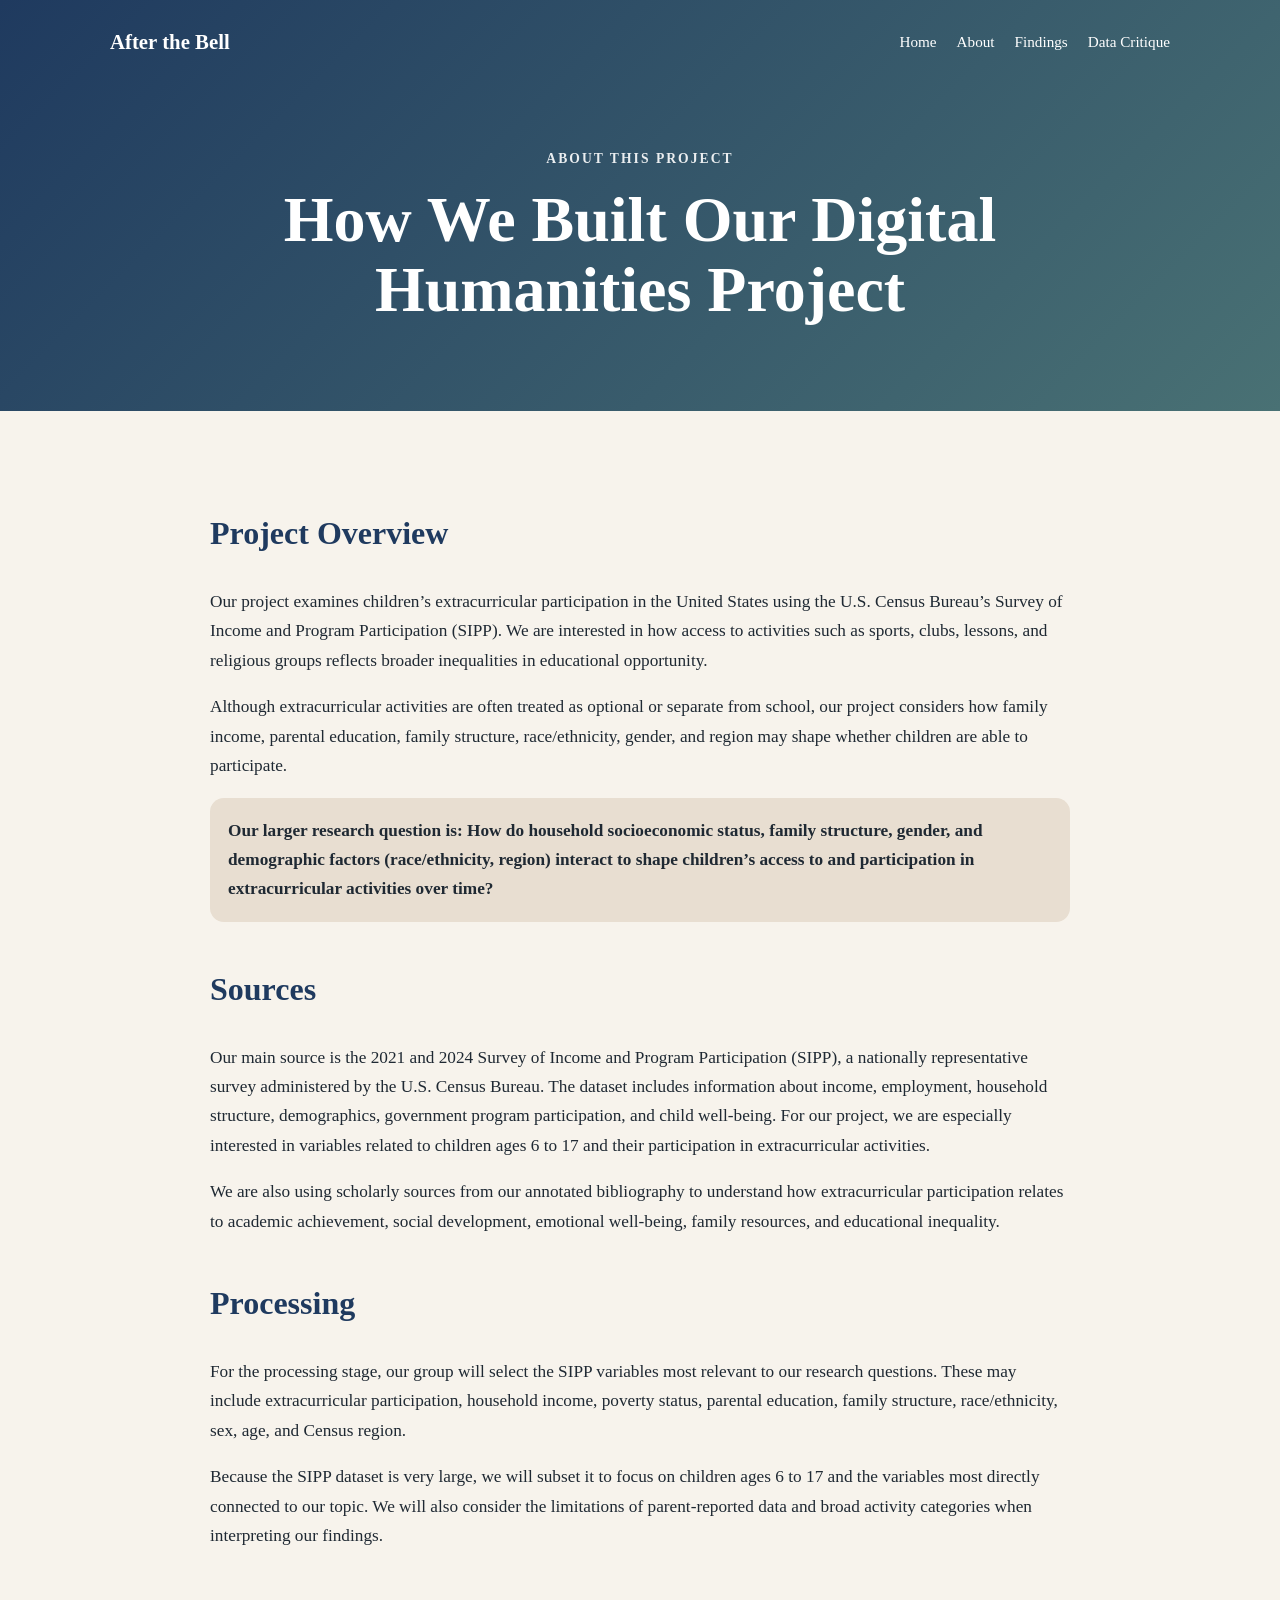
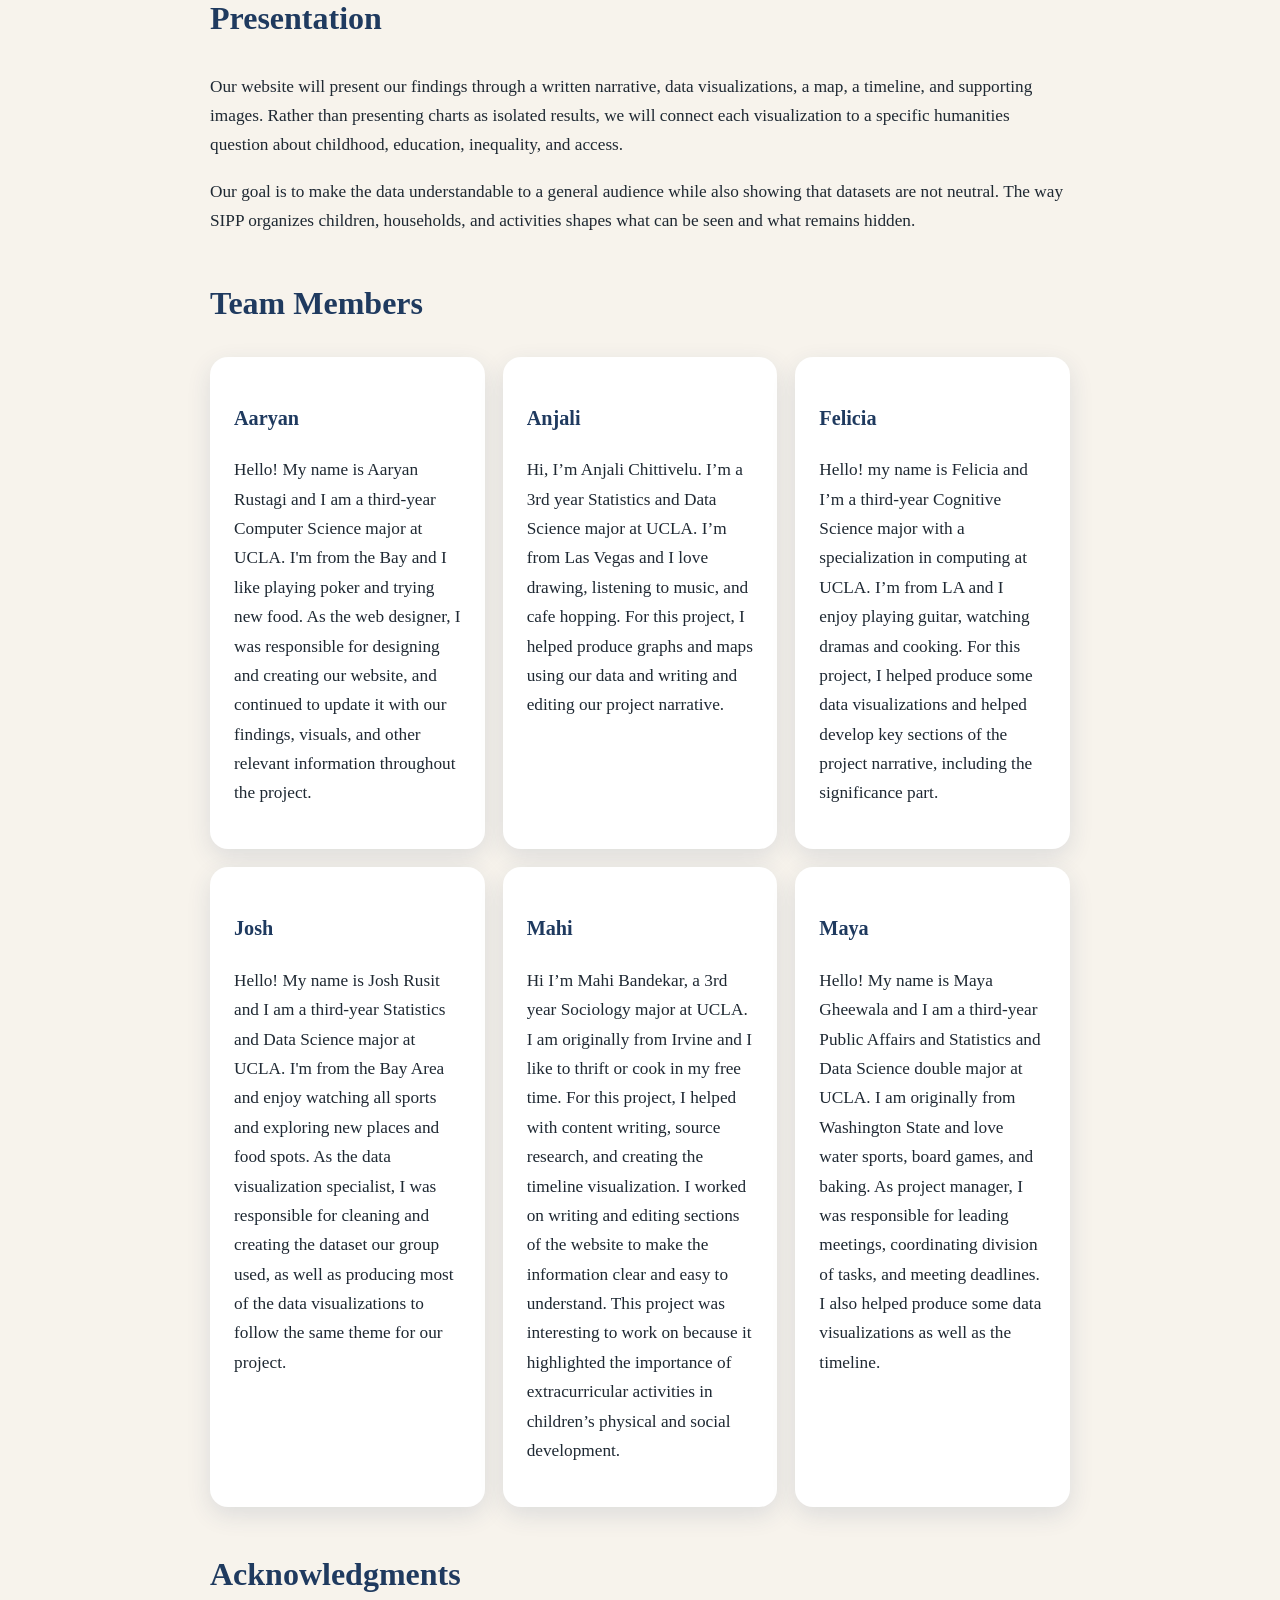
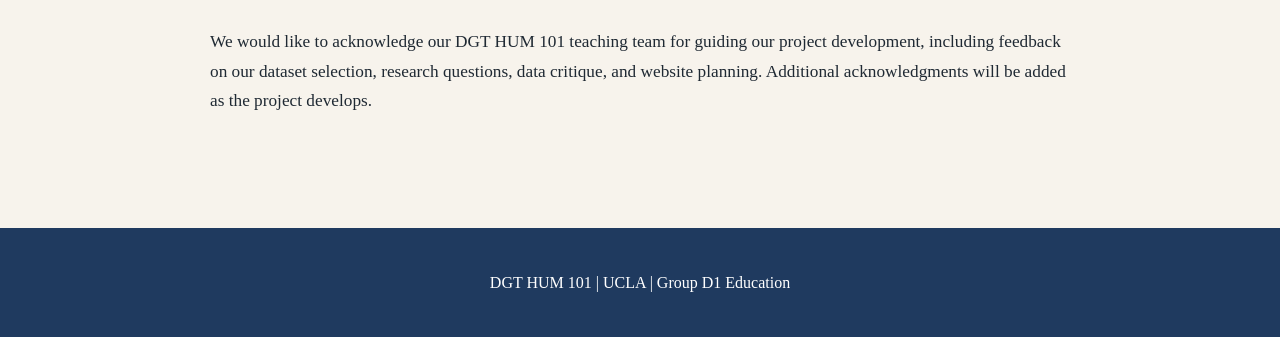
==== about.html @ 4cd529ec "Update about.html" ====
<!DOCTYPE html>
<html lang="en">
<head>
  <meta charset="UTF-8">
  <meta name="viewport" content="width=device-width, initial-scale=1.0">
  <title>About | After the Bell</title>
  <link rel="stylesheet" href="styles.css">
</head>
<body>

  <header class="page-header">
    <nav class="navbar">
      <a class="logo" href="index.html">After the Bell</a>
      <div class="nav-links">
        <a href="index.html">Home</a>
        <a href="about.html">About</a>
        <a href="findings.html">Findings</a>
        <a href="data-critique.html">Data Critique</a>
      </div>
    </nav>

    <div class="page-title">
      <p class="eyebrow">About This Project</p>
      <h1>How We Built Our Digital Humanities Project</h1>
    </div>
  </header>

  <main class="content-section">
    <section>
      <h2>Project Overview</h2>
      <p>
        Our project examines children’s extracurricular participation in the United
        States using the U.S. Census Bureau’s Survey of Income and Program
        Participation (SIPP). We are interested in how access to activities such as
        sports, clubs, lessons, and religious groups reflects broader inequalities in
        educational opportunity.
      </p>

      <p>
        Although extracurricular activities are often treated as optional or separate
        from school, our project considers how family income, parental education,
        family structure, race/ethnicity, gender, and region may shape whether
        children are able to participate.
      </p>

      <p class="highlight">
        Our larger research question is: How do household socioeconomic status, family structure, gender, and demographic factors (race/ethnicity, region)
        interact to shape children’s access to and participation in extracurricular activities over time?
      </p>
    </section>

    <section>
      <h2>Sources</h2>
      <p>
        Our main source is the 2021 and 2024 Survey of Income and Program Participation
        (SIPP), a nationally representative survey administered by the U.S. Census
        Bureau. The dataset includes information about income, employment, household
        structure, demographics, government program participation, and child well-being.
        For our project, we are especially interested in variables related to children
        ages 6 to 17 and their participation in extracurricular activities.
      </p>

      <p>
        We are also using scholarly sources from our annotated bibliography to
        understand how extracurricular participation relates to academic achievement,
        social development, emotional well-being, family resources, and educational
        inequality.
      </p>
    </section>

    <section>
      <h2>Processing</h2>
      <p>
        For the processing stage, our group will select the SIPP variables most
        relevant to our research questions. These may include extracurricular
        participation, household income, poverty status, parental education, family
        structure, race/ethnicity, sex, age, and Census region.
      </p>

      <p>
        Because the SIPP dataset is very large, we will subset it to focus on children
        ages 6 to 17 and the variables most directly connected to our topic. We will
        also consider the limitations of parent-reported data and broad activity
        categories when interpreting our findings.
      </p>
    </section>

    <section>
      <h2>Presentation</h2>
      <p>
        Our website will present our findings through a written narrative, data
        visualizations, a map, a timeline, and supporting images. Rather than
        presenting charts as isolated results, we will connect each visualization to a
        specific humanities question about childhood, education, inequality, and access.
      </p>

      <p>
        Our goal is to make the data understandable to a general audience while also
        showing that datasets are not neutral. The way SIPP organizes children,
        households, and activities shapes what can be seen and what remains hidden.
      </p>
    </section>

    <section>
      <h2>Team Members</h2>

      <div class="team-grid">
        <div class="team-card">
          <h3>Aaryan</h3>
          <p>Hello! My name is Aaryan Rustagi and I am a third-year Computer Science major at UCLA. I'm from the Bay and I like playing poker and trying new food. 
            As the web designer, I was responsible for designing and creating our website, and continued to update it with our findings, visuals, and other relevant information throughout the project.</p>
        </div>

        <div class="team-card">
          <h3>Anjali</h3>
          <p>Hi, I’m Anjali Chittivelu. I’m a 3rd year Statistics and Data Science major at UCLA. 
            I’m from Las Vegas and I love drawing, listening to music, and cafe hopping. For this project, I helped produce graphs and maps using our data and writing and editing our project narrative.</p>
        </div>

        <div class="team-card">
          <h3>Felicia</h3>
          <p>Hello! my name is Felicia and I’m a third-year Cognitive Science major with a specialization in computing at UCLA. I’m from LA and I enjoy playing guitar, watching dramas and cooking. 
            For this project, I helped produce some data visualizations and helped develop key sections of the project narrative, including the significance part.</p>
        </div>

        <div class="team-card">
          <h3>Josh</h3>
          <p>Hello! My name is Josh Rusit and I am a third-year Statistics and Data Science major at UCLA. I'm from the Bay Area and enjoy watching all sports and exploring new places and food spots. 
            As the data visualization specialist, I was responsible for cleaning and creating the dataset our group used, as well as producing most of the data visualizations to follow the same theme for our project.</p>
        </div>

        <div class="team-card">
          <h3>Mahi</h3>
          <p>Hi I’m Mahi Bandekar, a 3rd year Sociology major at UCLA. I am originally from Irvine and I like to thrift or cook in my free time. For this project, I helped with content writing, source research, and creating the timeline visualization. 
            I worked on writing and editing sections of the website to make the information clear and easy to understand. This project was interesting to work on because it highlighted the importance of extracurricular activities in children’s physical and social development. </p>
        </div>

        <div class="team-card">
          <h3>Maya</h3>
          <p>Hello! My name is Maya Gheewala and I am a third-year Public Affairs and Statistics and Data Science double major at UCLA. I am originally from Washington State and love water sports, board games, and baking. 
            As project manager, I was responsible for leading meetings, coordinating division of tasks, and meeting deadlines. I also helped produce some data visualizations as well as the timeline.</p>
        </div>
      </div>
    </section>

    <section>
      <h2>Acknowledgments</h2>
      <p>
        We would like to acknowledge our DGT HUM 101 teaching team for guiding our
        project development, including feedback on our dataset selection, research
        questions, data critique, and website planning. Additional acknowledgments
        will be added as the project develops.
      </p>
    </section>
  </main>

  <footer>
    <p>DGT HUM 101 | UCLA | Group D1 Education</p>
  </footer>

</body>
</html>
---- styles.css ----
* {
  box-sizing: border-box;
}

body {
  margin: 0;
  font-family: Georgia, "Times New Roman", serif;
  color: #1f2933;
  background: #f7f3ec;
  line-height: 1.7;
}

.navbar {
  max-width: 1100px;
  margin: 0 auto;
  padding: 24px 20px;
  display: flex;
  justify-content: space-between;
  align-items: center;
}

.logo {
  font-size: 1.3rem;
  font-weight: bold;
  color: #ffffff;
  text-decoration: none;
}

.nav-links {
  display: flex;
  gap: 20px;
}

.nav-links a {
  color: #ffffff;
  text-decoration: none;
  font-size: 0.95rem;
}

.nav-links a:hover {
  text-decoration: underline;
}

.site-header {
  background: linear-gradient(135deg, #1f3a5f, #497174);
  color: white;
  min-height: 70vh;
}

.page-header {
  background: linear-gradient(135deg, #1f3a5f, #497174);
  color: white;
}

.hero {
  max-width: 900px;
  margin: 0 auto;
  padding: 80px 20px 110px;
  text-align: center;
}

.page-title {
  max-width: 900px;
  margin: 0 auto;
  padding: 50px 20px 70px;
  text-align: center;
}

.eyebrow {
  text-transform: uppercase;
  letter-spacing: 0.15em;
  font-size: 0.85rem;
  font-weight: bold;
  opacity: 0.9;
}

h1 {
  font-size: clamp(2.3rem, 5vw, 4.8rem);
  line-height: 1.1;
  margin: 15px 0;
}

h2 {
  color: #1f3a5f;
  margin-top: 40px;
  font-size: 2rem;
}

h3 {
  color: #1f3a5f;
}

.hero-text {
  font-size: 1.25rem;
  max-width: 720px;
  margin: 20px auto 35px;
}

.button {
  display: inline-block;
  background: #f7f3ec;
  color: #1f3a5f;
  padding: 12px 22px;
  border-radius: 999px;
  text-decoration: none;
  font-weight: bold;
}

.button:hover {
  background: #ffffff;
}

.content-section {
  max-width: 900px;
  margin: 0 auto;
  padding: 55px 20px;
  font-size: 1.08rem;
}

.intro {
  font-size: 1.25rem;
  color: #334e68;
  border-left: 5px solid #497174;
  padding-left: 18px;
}

.highlight {
  background: #e8ded1;
  padding: 18px;
  border-radius: 14px;
  font-weight: bold;
}

.findings-section {
  max-width: 1180px;
}

.findings-intro {
  max-width: 820px;
  margin: 0 auto 36px;
  text-align: center;
  color: #334e68;
  font-size: 1.15rem;
}

.finding {
  background: #ffffff;
  border-radius: 18px;
  box-shadow: 0 10px 30px rgba(31, 58, 95, 0.12);
  margin: 34px 0;
  overflow: hidden;
}

.finding-text {
  padding: 30px 34px 12px;
}

.finding-label {
  color: #497174;
  font-weight: bold;
  letter-spacing: 0.12em;
  text-transform: uppercase;
  font-size: 0.78rem;
  margin: 0 0 10px;
}

.finding h2 {
  margin: 0 0 18px;
  font-size: clamp(1.55rem, 3vw, 2.2rem);
}

.finding h3 {
  margin-bottom: 8px;
}

.chart-image {
  display: block;
  width: min(760px, calc(100% - 48px));
  margin: 20px auto 30px;
  background: #ffffff;
  border: 1px solid #e8ded1;
  border-radius: 10px;
}

.timeline-section {
  max-width: 1100px;
  padding-top: 0;
}

.table-wrapper {
  overflow-x: auto;
  background: #ffffff;
  border-radius: 18px;
  box-shadow: 0 10px 30px rgba(31, 58, 95, 0.12);
}

.timeline-table {
  width: 100%;
  min-width: 850px;
  border-collapse: collapse;
}

.timeline-table th,
.timeline-table td {
  border-bottom: 1px solid #e8ded1;
  padding: 16px 18px;
  text-align: left;
  vertical-align: top;
}

.timeline-table th {
  background: #1f3a5f;
  color: #ffffff;
  font-size: 0.95rem;
}

.timeline-table td {
  background: #ffffff;
  font-size: 0.98rem;
}

.timeline-table td:first-child {
  font-weight: bold;
  color: #1f3a5f;
  white-space: nowrap;
}

.timeline-table tr:last-child td {
  border-bottom: 0;
}

.cards {
  max-width: 1100px;
  margin: 0 auto;
  padding: 20px 20px 70px;
  display: grid;
  grid-template-columns: repeat(3, 1fr);
  gap: 22px;
}

.card,
.team-card {
  background: #ffffff;
  border-radius: 18px;
  padding: 24px;
  box-shadow: 0 8px 24px rgba(31, 58, 95, 0.12);
}

.team-grid {
  display: grid;
  grid-template-columns: repeat(3, 1fr);
  gap: 18px;
  margin-top: 20px;
}

footer {
  background: #1f3a5f;
  color: white;
  text-align: center;
  padding: 25px 20px;
  margin-top: 40px;
}

@media (max-width: 800px) {
  .navbar {
    flex-direction: column;
    gap: 15px;
  }

  .nav-links {
    flex-wrap: wrap;
    justify-content: center;
  }

  .cards,
  .team-grid {
    grid-template-columns: 1fr;
  }

  .finding-text {
    padding: 24px 22px 8px;
  }

  .chart-image {
    width: calc(100% - 28px);
  }

  .timeline-section {
    padding-top: 20px;
  }
}

.essay-card {
  background: #ffffff;
  padding: 42px;
  border-radius: 22px;
  box-shadow: 0 10px 30px rgba(31, 58, 95, 0.12);
}

.essay-card p {
  margin-bottom: 24px;
  text-indent: 2em;
}

@media (max-width: 800px) {
  .essay-card {
    padding: 24px;
  }

  .essay-card p {
    text-indent: 0;
  }
}
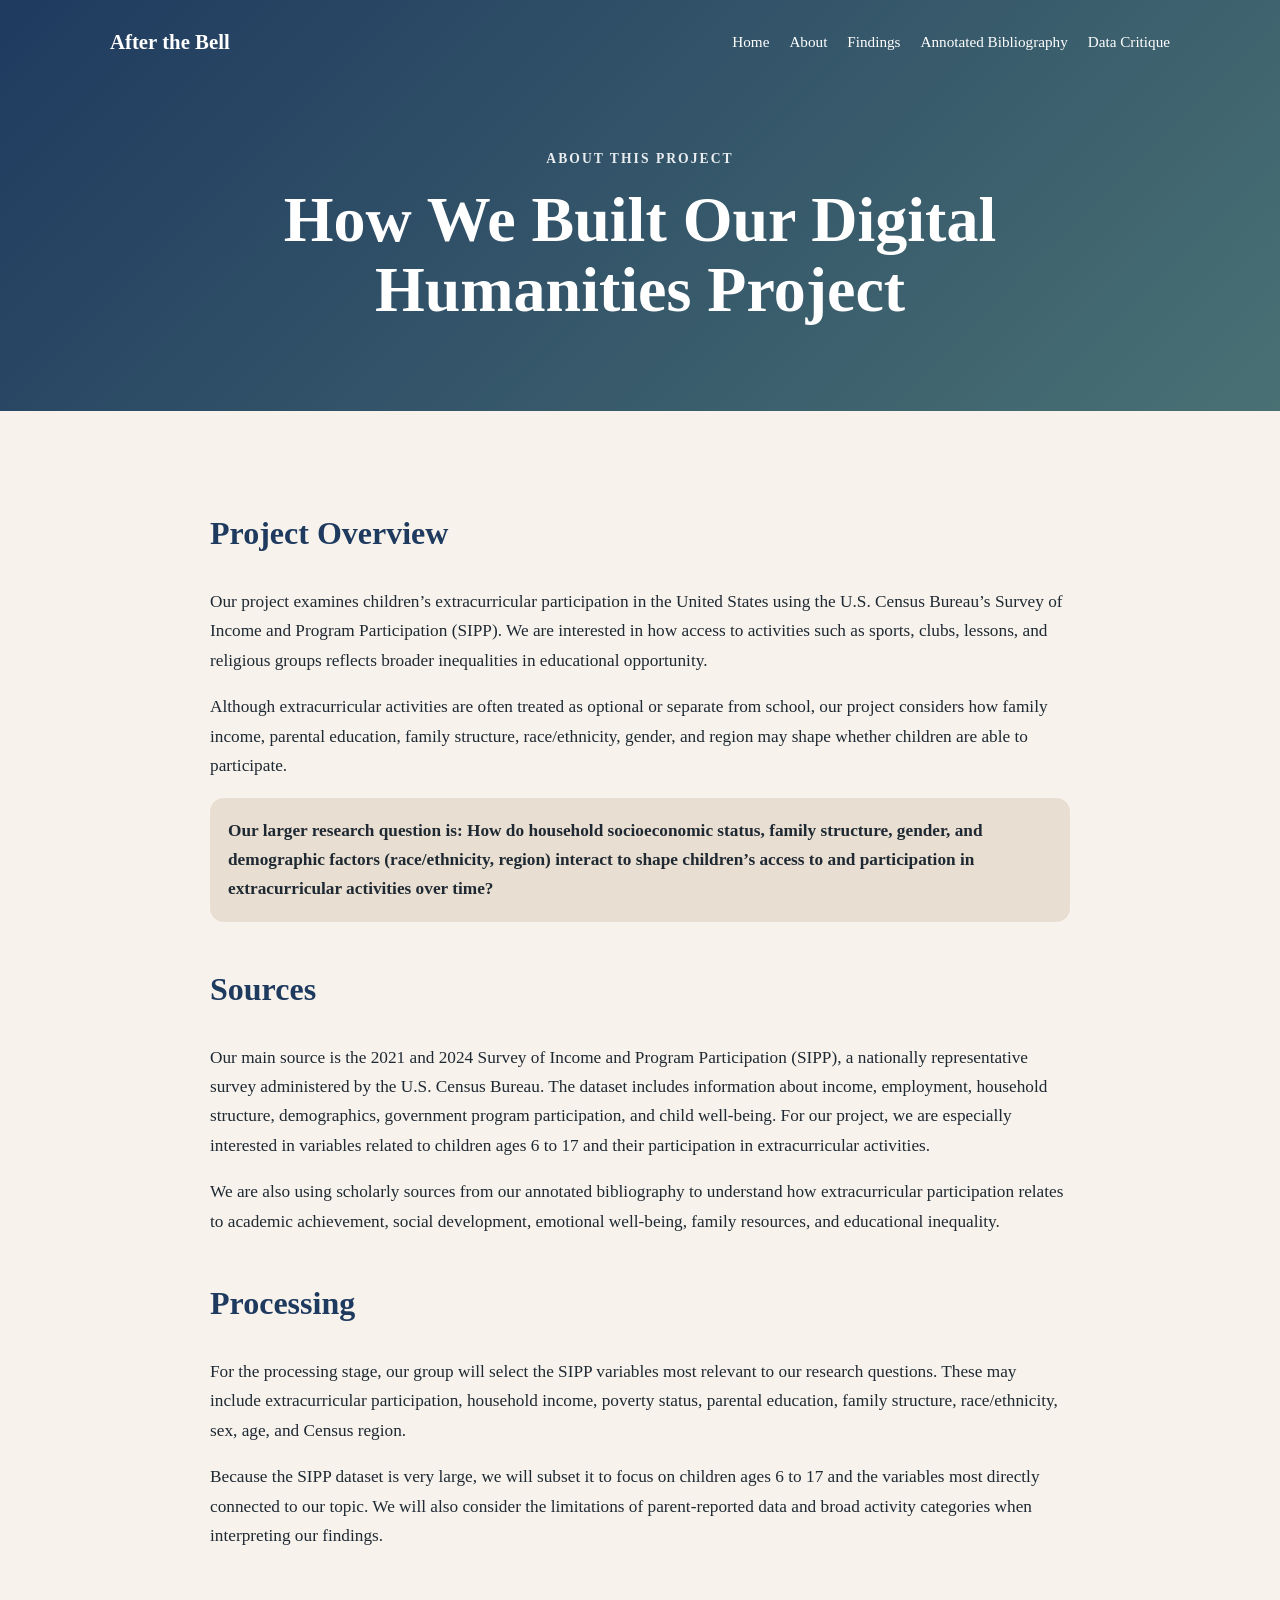
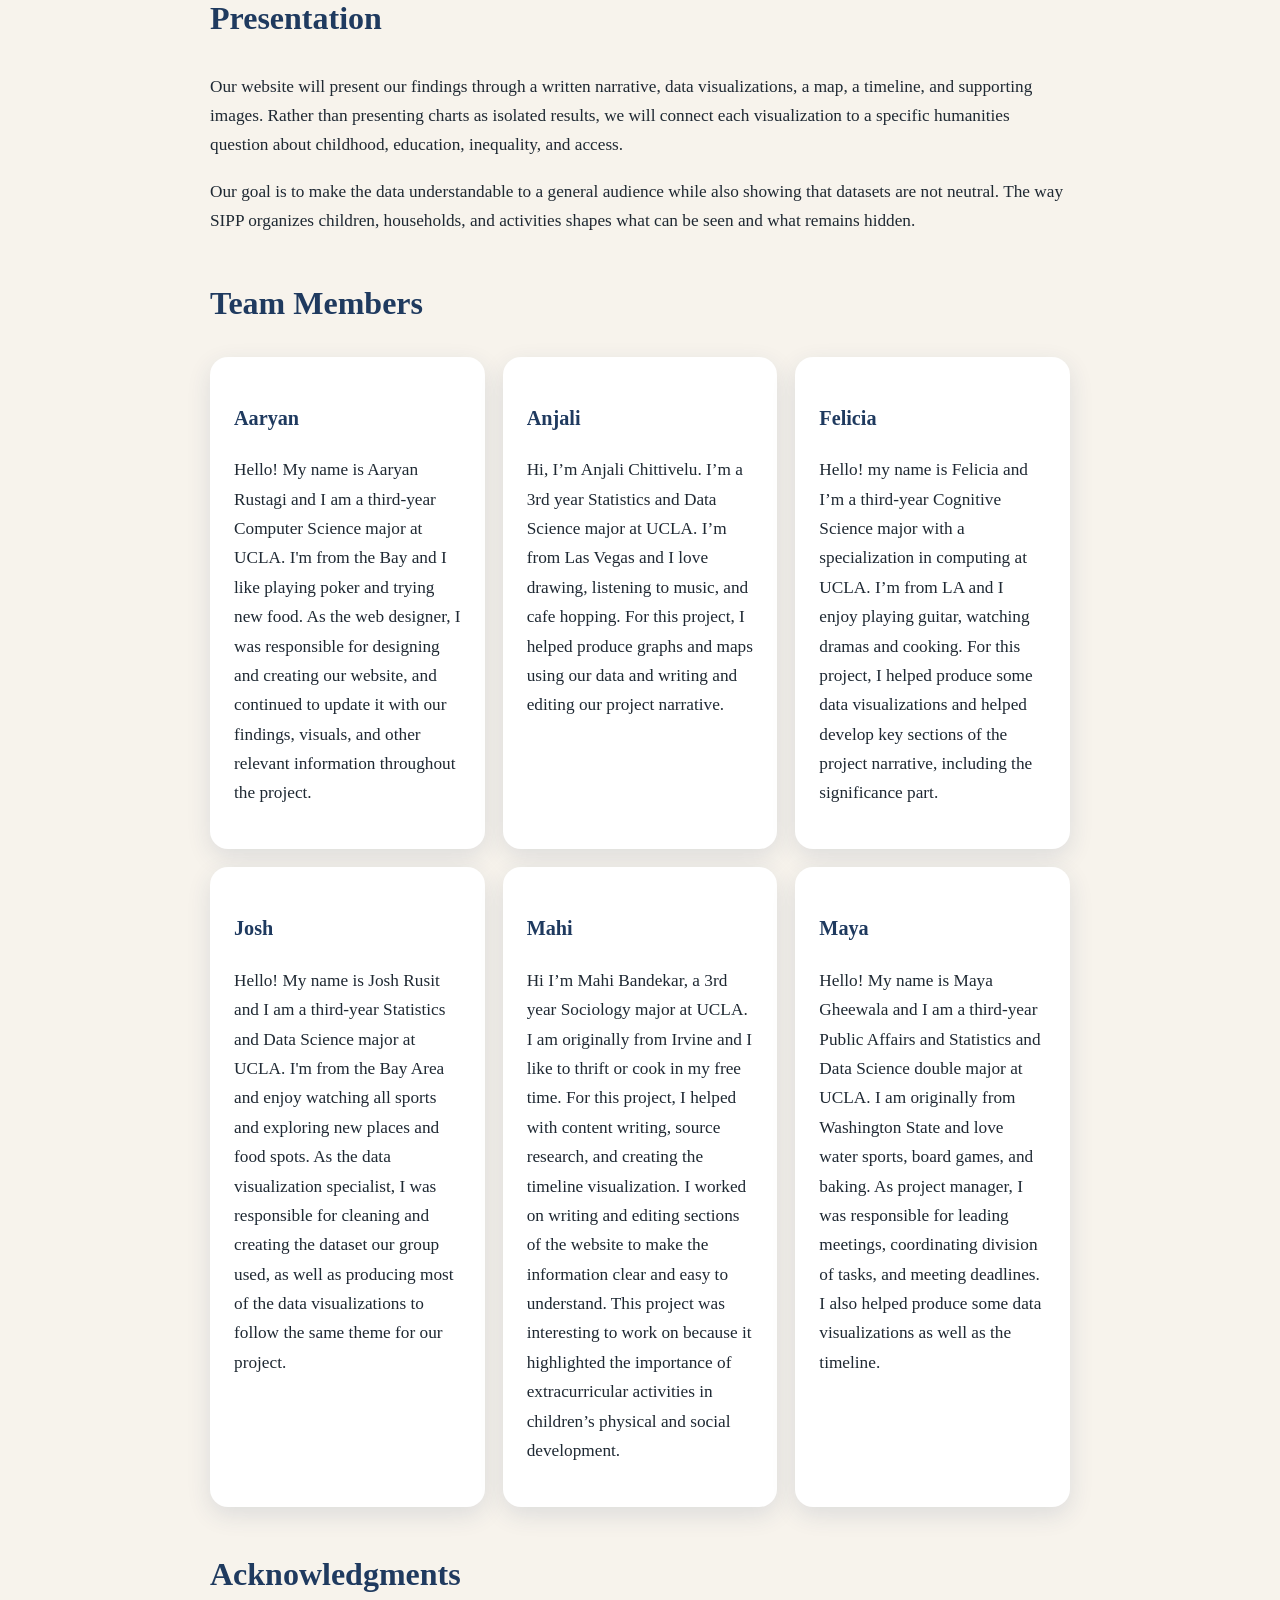
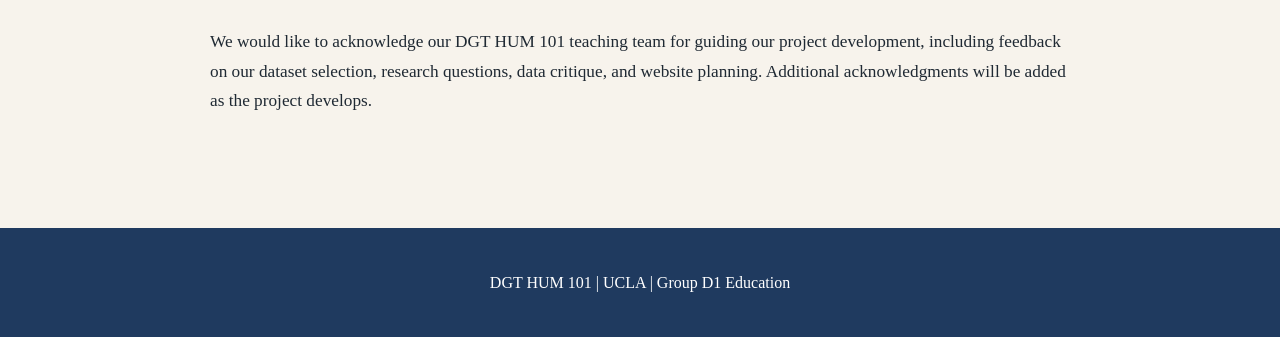
==== commit 9025547b: "Add annotated bibliography page" ====
--- a/about.html
+++ b/about.html
@@ -15,6 +15,7 @@
         <a href="index.html">Home</a>
         <a href="about.html">About</a>
         <a href="findings.html">Findings</a>
+        <a href="annotated-bibliography.html">Annotated Bibliography</a>
         <a href="data-critique.html">Data Critique</a>
       </div>
     </nav>
--- a/styles.css
+++ b/styles.css
@@ -131,6 +131,33 @@
   font-weight: bold;
 }
 
+.bibliography-section {
+  max-width: 980px;
+}
+
+.bibliography-entry {
+  background: #ffffff;
+  border-radius: 18px;
+  box-shadow: 0 10px 30px rgba(31, 58, 95, 0.12);
+  margin-bottom: 24px;
+  padding: 28px 32px;
+}
+
+.citation {
+  margin: 0 0 16px;
+  padding-left: 2em;
+  text-indent: -2em;
+}
+
+.annotation {
+  margin: 0;
+  color: #334e68;
+}
+
+cite {
+  font-style: italic;
+}
+
 .findings-section {
   max-width: 1180px;
 }
@@ -229,6 +256,15 @@
   border-bottom: 0;
 }
 
+.timeline-table ul {
+  margin: 0;
+  padding-left: 20px;
+}
+
+.timeline-table li + li {
+  margin-top: 8px;
+}
+
 .cards {
   max-width: 1100px;
   margin: 0 auto;
@@ -288,6 +324,15 @@
   .timeline-section {
     padding-top: 20px;
   }
+
+  .bibliography-entry {
+    padding: 22px;
+  }
+
+  .citation {
+    padding-left: 0;
+    text-indent: 0;
+  }
 }
 
 .essay-card {
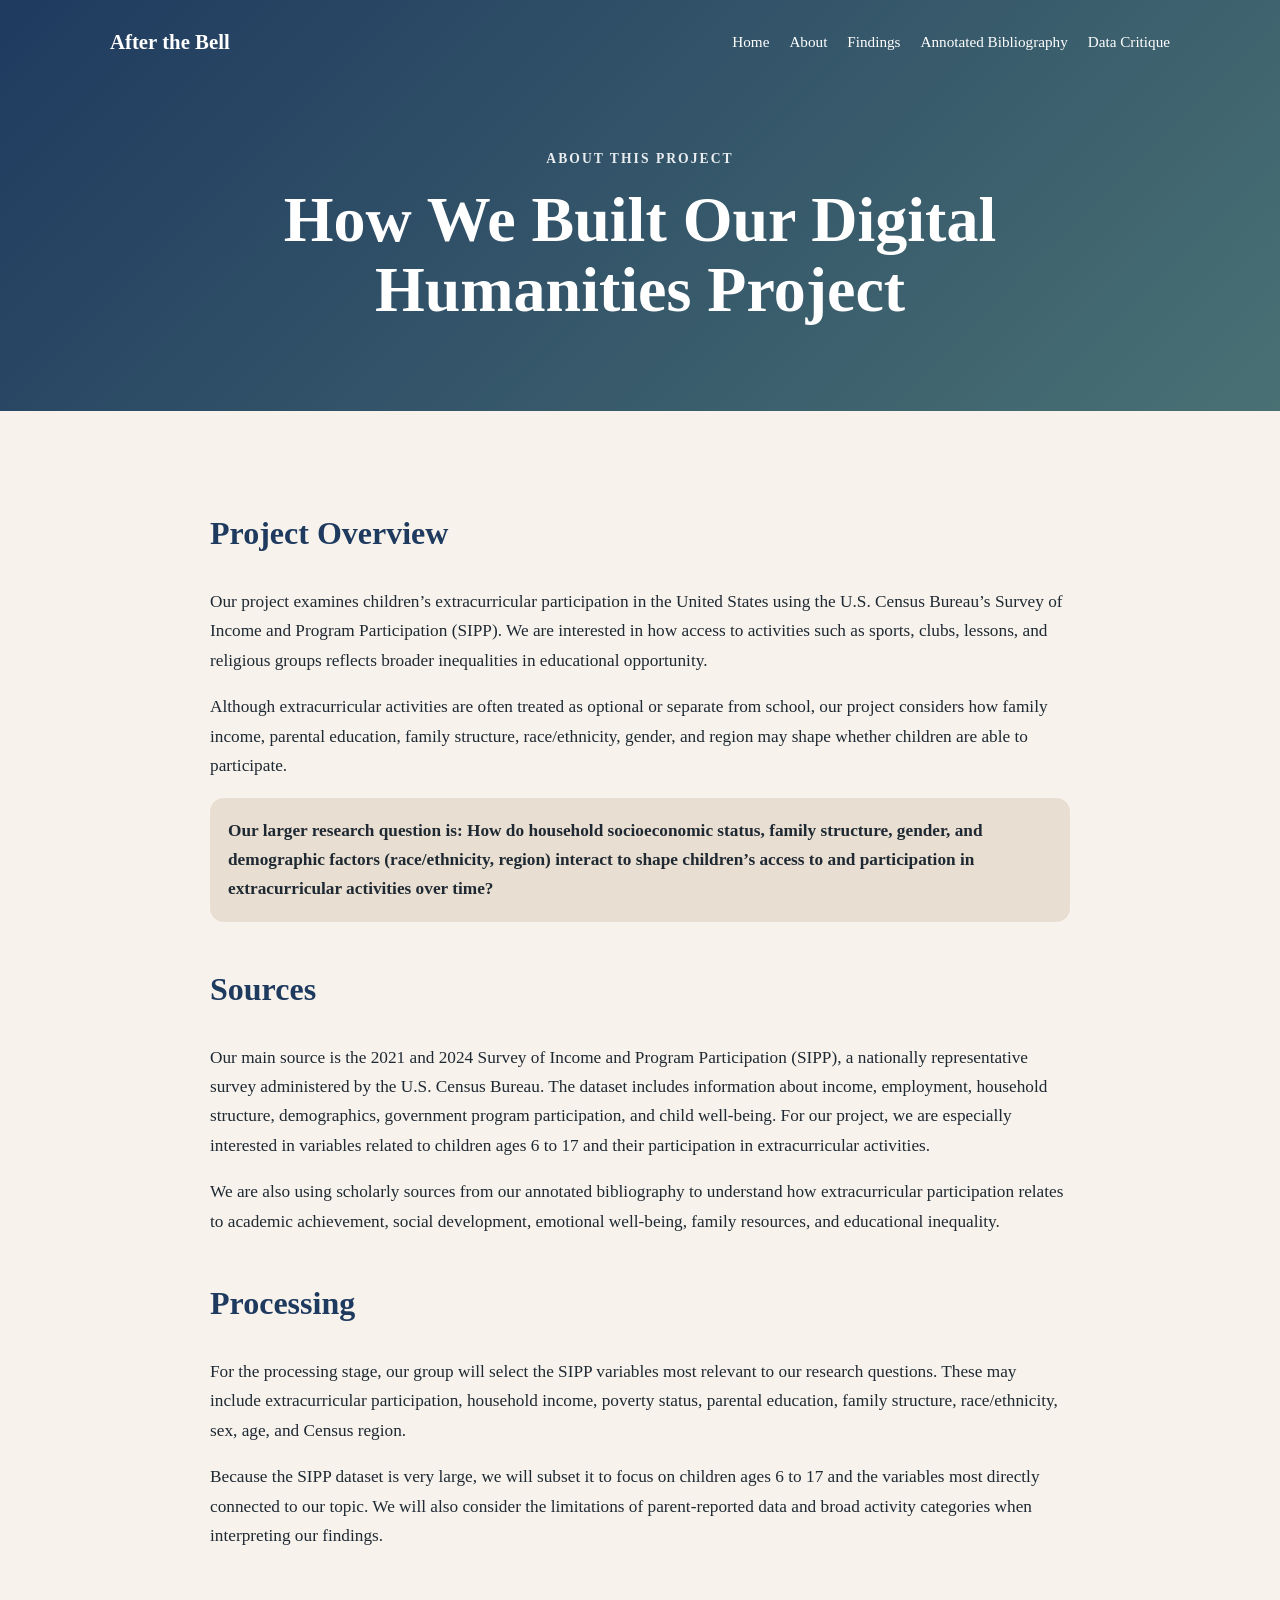
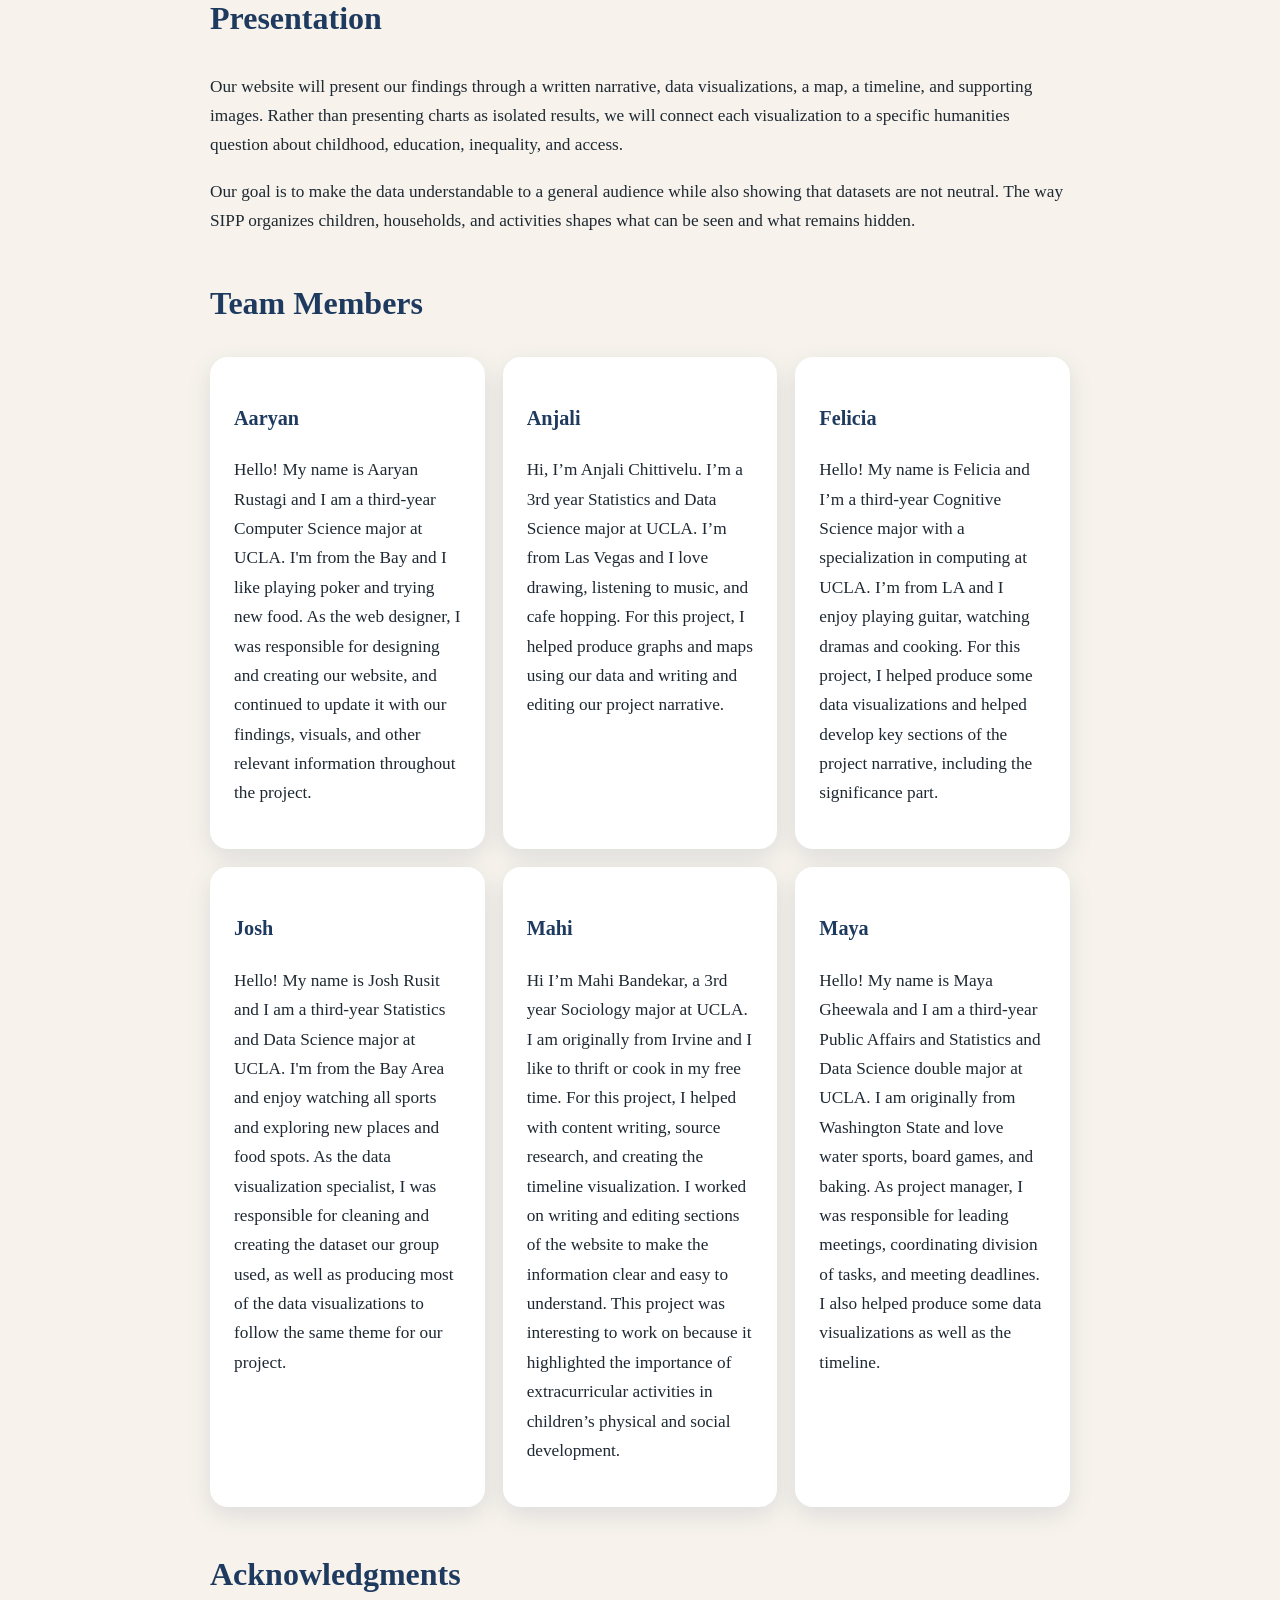
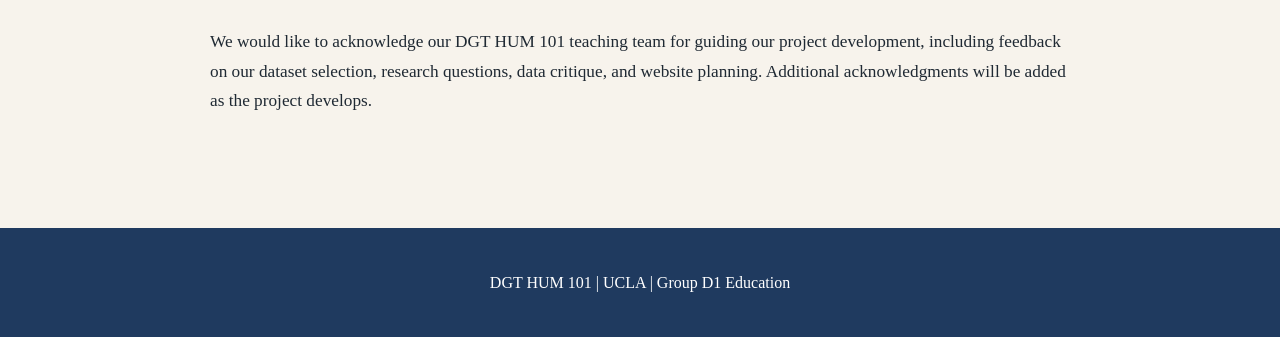
==== commit 96168abe: "Update about.html" ====
--- a/about.html
+++ b/about.html
@@ -120,7 +120,7 @@
 
         <div class="team-card">
           <h3>Felicia</h3>
-          <p>Hello! my name is Felicia and I’m a third-year Cognitive Science major with a specialization in computing at UCLA. I’m from LA and I enjoy playing guitar, watching dramas and cooking. 
+          <p>Hello! My name is Felicia and I’m a third-year Cognitive Science major with a specialization in computing at UCLA. I’m from LA and I enjoy playing guitar, watching dramas and cooking. 
             For this project, I helped produce some data visualizations and helped develop key sections of the project narrative, including the significance part.</p>
         </div>
 
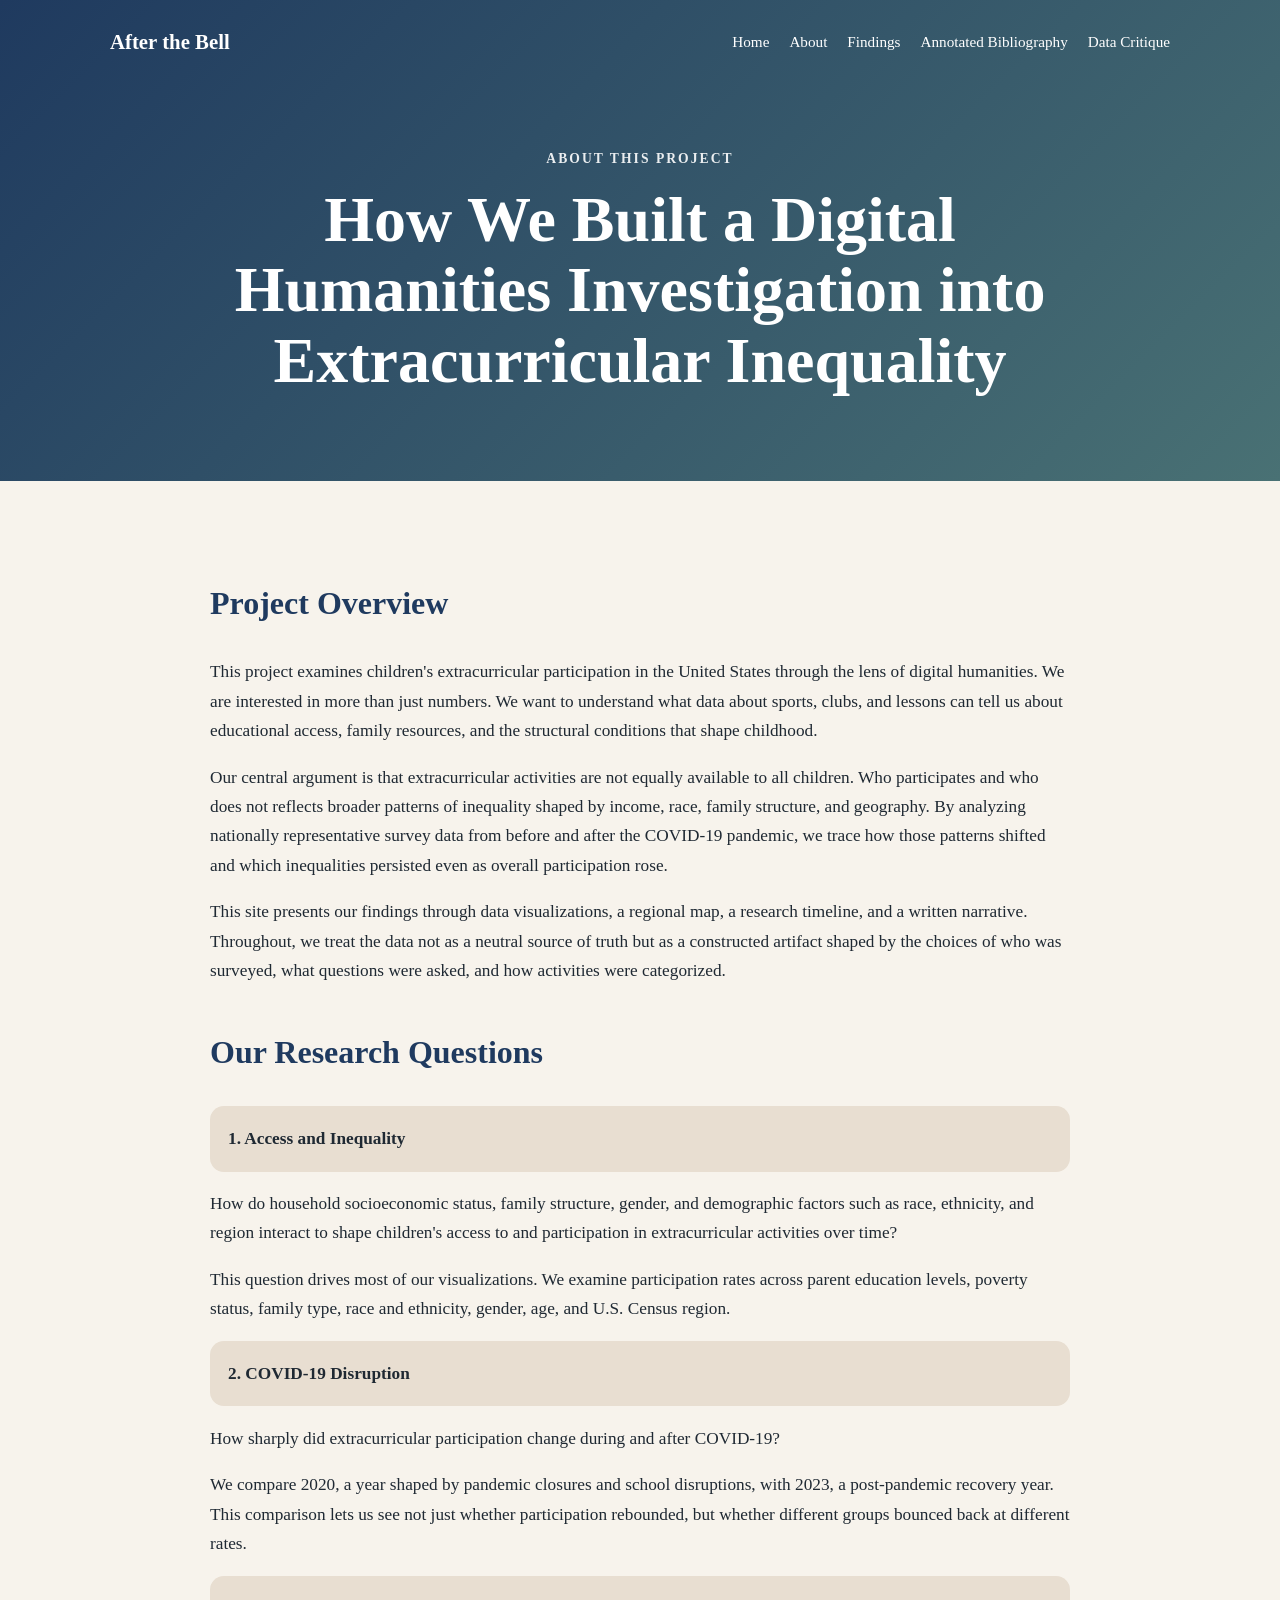
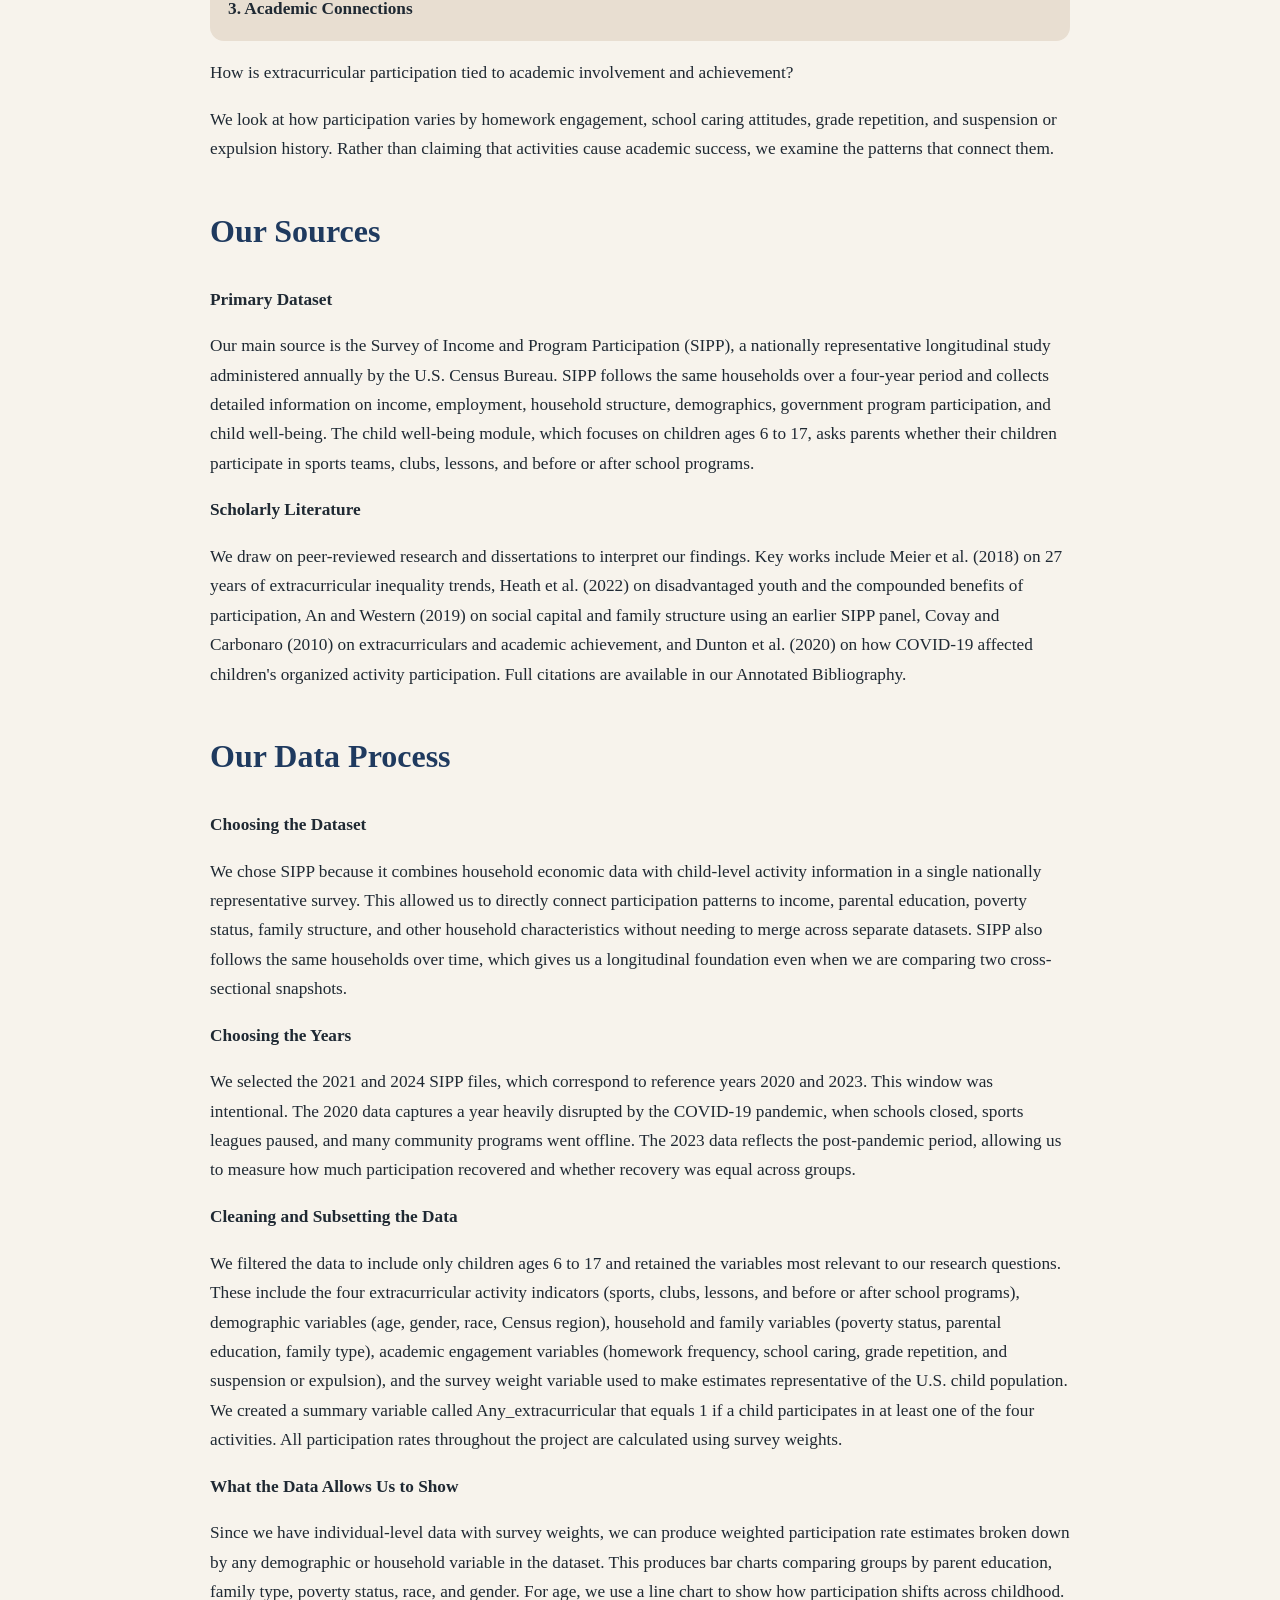
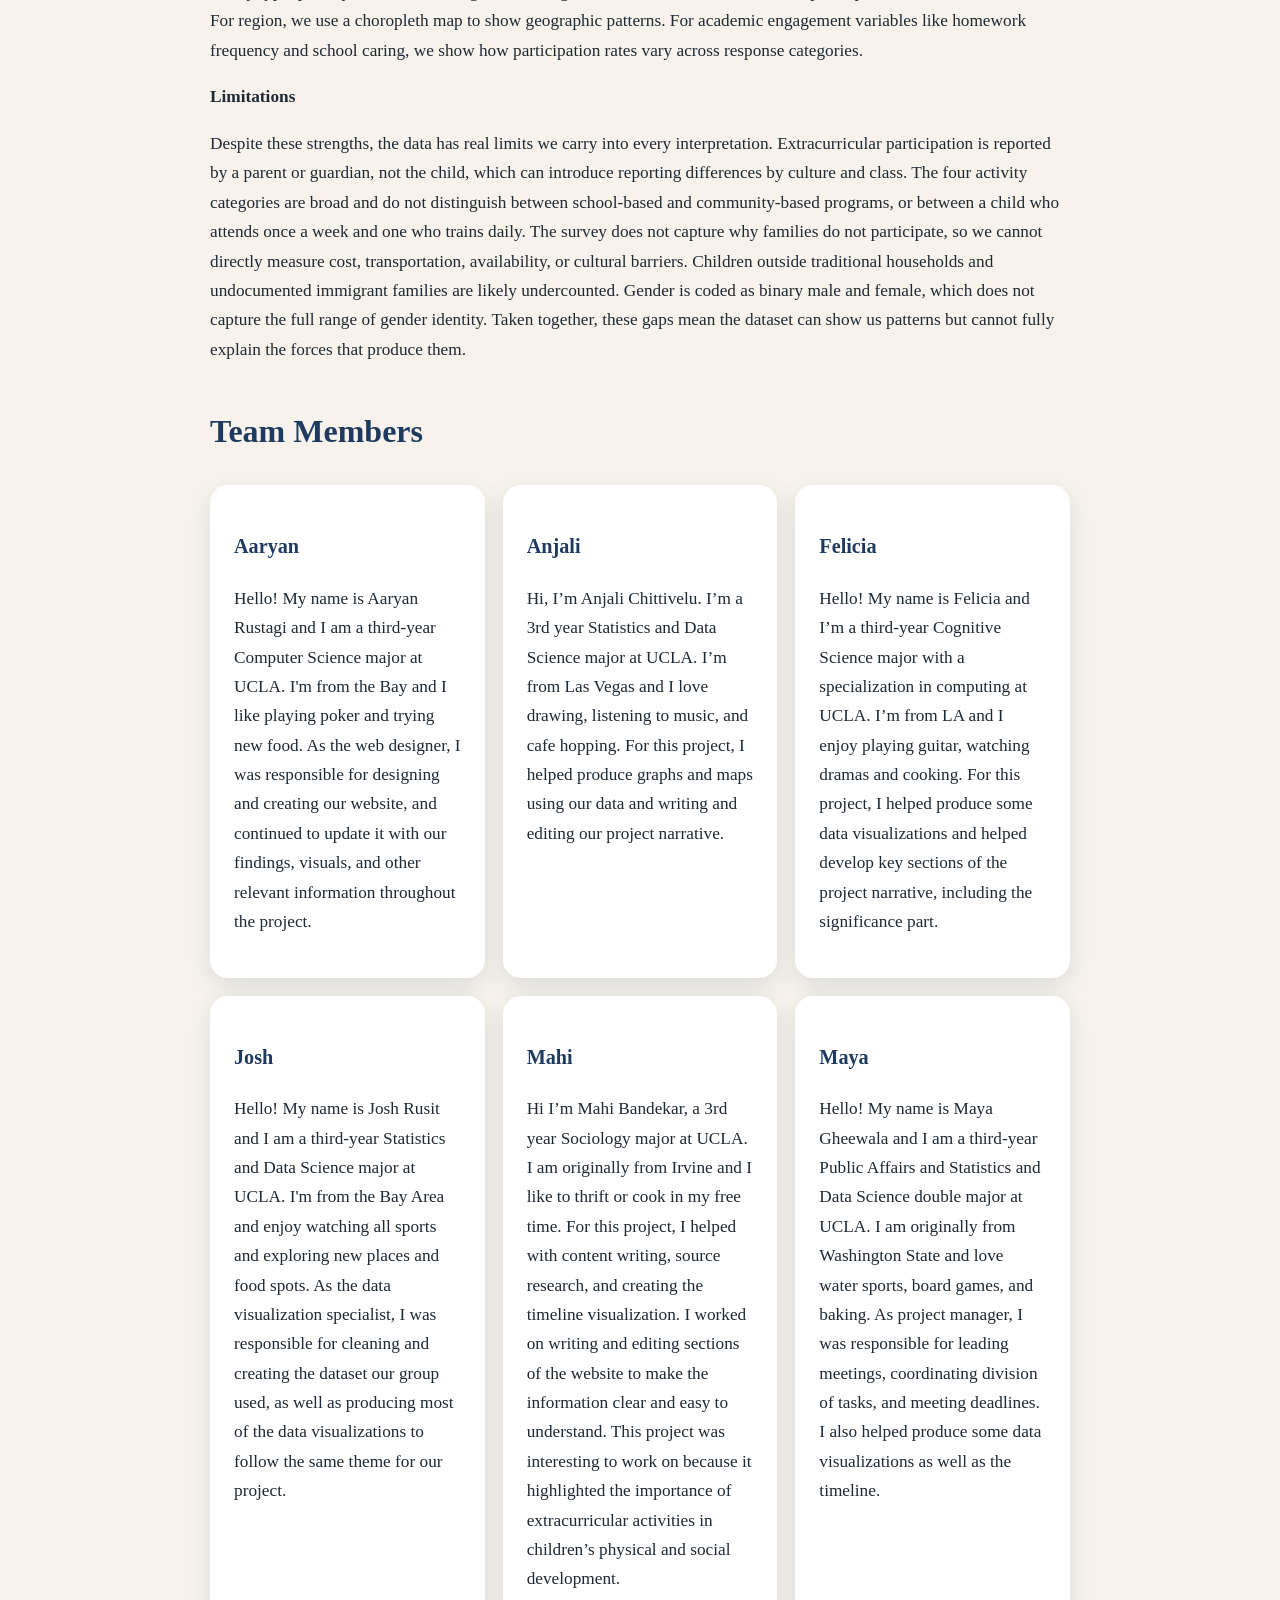
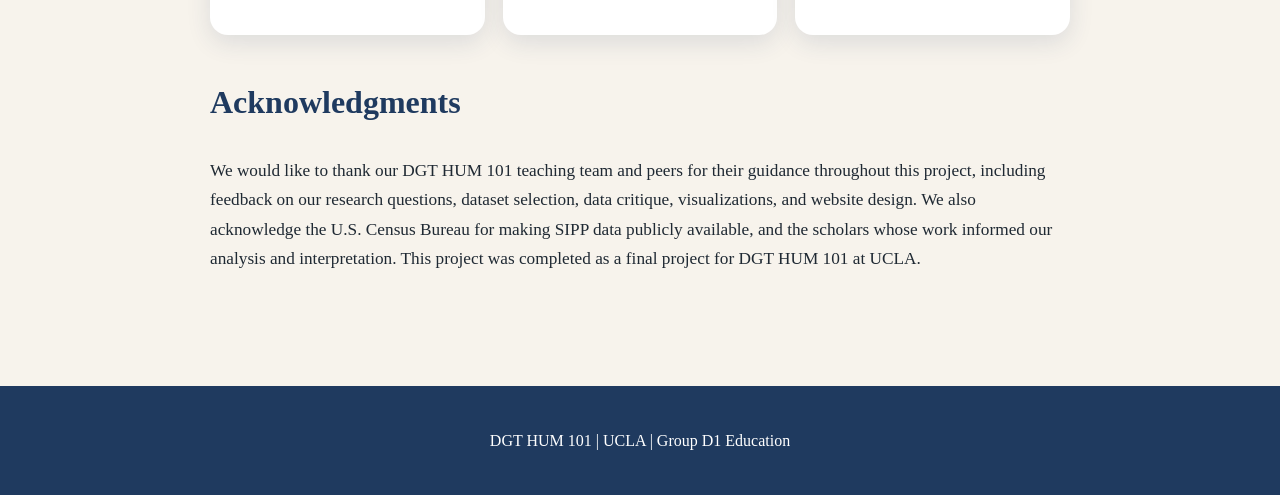
==== commit 1fe7c92c: "Update about.html" ====
--- a/about.html
+++ b/about.html
@@ -22,7 +22,7 @@
 
     <div class="page-title">
       <p class="eyebrow">About This Project</p>
-      <h1>How We Built Our Digital Humanities Project</h1>
+      <h1>How We Built a Digital Humanities Investigation into Extracurricular Inequality</h1>
     </div>
   </header>
 
@@ -30,75 +30,140 @@
     <section>
       <h2>Project Overview</h2>
       <p>
-        Our project examines children’s extracurricular participation in the United
-        States using the U.S. Census Bureau’s Survey of Income and Program
-        Participation (SIPP). We are interested in how access to activities such as
-        sports, clubs, lessons, and religious groups reflects broader inequalities in
-        educational opportunity.
-      </p>
-
-      <p>
-        Although extracurricular activities are often treated as optional or separate
-        from school, our project considers how family income, parental education,
-        family structure, race/ethnicity, gender, and region may shape whether
-        children are able to participate.
-      </p>
-
+        This project examines children's extracurricular participation in the United States 
+        through the lens of digital humanities. We are interested in more than just numbers. 
+        We want to understand what data about sports, clubs, and lessons can tell us about educational access, 
+        family resources, and the structural conditions that shape childhood.
+      </p>
+
+      <p>
+        Our central argument is that extracurricular activities are not equally available to all children. 
+        Who participates and who does not reflects broader patterns of inequality shaped by income, race, family structure, 
+        and geography. By analyzing nationally representative survey data from before and after the COVID-19 pandemic, we trace 
+        how those patterns shifted and which inequalities persisted even as overall participation rose.
+      </p>
+
+      <p>
+        This site presents our findings through data visualizations, a regional map, a research timeline, and a written narrative. 
+        Throughout, we treat the data not as a neutral source of truth but as a constructed artifact shaped by the choices of who was 
+        surveyed, what questions were asked, and how activities were categorized.
+      </p>
+    </section>
+
+    <section>
+      <h2>Our Research Questions</h2>
       <p class="highlight">
-        Our larger research question is: How do household socioeconomic status, family structure, gender, and demographic factors (race/ethnicity, region)
-        interact to shape children’s access to and participation in extracurricular activities over time?
-      </p>
-    </section>
-
-    <section>
-      <h2>Sources</h2>
-      <p>
-        Our main source is the 2021 and 2024 Survey of Income and Program Participation
-        (SIPP), a nationally representative survey administered by the U.S. Census
-        Bureau. The dataset includes information about income, employment, household
-        structure, demographics, government program participation, and child well-being.
-        For our project, we are especially interested in variables related to children
-        ages 6 to 17 and their participation in extracurricular activities.
-      </p>
-
-      <p>
-        We are also using scholarly sources from our annotated bibliography to
-        understand how extracurricular participation relates to academic achievement,
-        social development, emotional well-being, family resources, and educational
-        inequality.
-      </p>
-    </section>
-
-    <section>
-      <h2>Processing</h2>
-      <p>
-        For the processing stage, our group will select the SIPP variables most
-        relevant to our research questions. These may include extracurricular
-        participation, household income, poverty status, parental education, family
-        structure, race/ethnicity, sex, age, and Census region.
-      </p>
-
-      <p>
-        Because the SIPP dataset is very large, we will subset it to focus on children
-        ages 6 to 17 and the variables most directly connected to our topic. We will
-        also consider the limitations of parent-reported data and broad activity
-        categories when interpreting our findings.
-      </p>
-    </section>
-
-    <section>
-      <h2>Presentation</h2>
-      <p>
-        Our website will present our findings through a written narrative, data
-        visualizations, a map, a timeline, and supporting images. Rather than
-        presenting charts as isolated results, we will connect each visualization to a
-        specific humanities question about childhood, education, inequality, and access.
-      </p>
-
-      <p>
-        Our goal is to make the data understandable to a general audience while also
-        showing that datasets are not neutral. The way SIPP organizes children,
-        households, and activities shapes what can be seen and what remains hidden.
+        1. Access and Inequality
+      </p>
+      <p>
+        How do household socioeconomic status, family structure, gender, and demographic factors 
+        such as race, ethnicity, and region interact to shape children's access to and participation in 
+        extracurricular activities over time?
+      </p>
+      
+      <p>
+        This question drives most of our visualizations. We examine participation rates across parent education levels, 
+        poverty status, family type, race and ethnicity, gender, age, and U.S. Census region.
+      </p>
+
+      <p class="highlight">
+        2. COVID-19 Disruption
+      </p>
+      <p>
+        How sharply did extracurricular participation change during and after COVID-19?
+      </p>
+      
+      <p>
+        We compare 2020, a year shaped by pandemic closures and school disruptions, with 2023, 
+        a post-pandemic recovery year. This comparison lets us see not just whether participation rebounded, 
+        but whether different groups bounced back at different rates.
+      </p>
+
+      <p class="highlight">
+        3. Academic Connections
+      </p>
+      <p>
+        How is extracurricular participation tied to academic involvement and achievement?
+      </p>
+      
+      <p>
+        We look at how participation varies by homework engagement, 
+        school caring attitudes, grade repetition, and suspension or expulsion history. 
+        Rather than claiming that activities cause academic success, we examine the patterns
+        that connect them.
+      </p>
+    </section>
+    
+    <section>
+      <h2>Our Sources</h2>
+      <p><b>Primary Dataset</b><p>
+      <p>
+        Our main source is the Survey of Income and Program Participation (SIPP), 
+        a nationally representative longitudinal study administered annually by the U.S. 
+        Census Bureau. SIPP follows the same households over a four-year period and collects 
+        detailed information on income, employment, household structure, demographics, 
+        government program participation, and child well-being. The child well-being module, 
+        which focuses on children ages 6 to 17, asks parents whether their children participate 
+        in sports teams, clubs, lessons, and before or after school programs.
+      </p>
+
+      <p><b>Scholarly Literature</b><p>
+      <p>
+        We draw on peer-reviewed research and dissertations to interpret our findings. 
+        Key works include Meier et al. (2018) on 27 years of extracurricular inequality trends, 
+        Heath et al. (2022) on disadvantaged youth and the compounded benefits of participation, 
+        An and Western (2019) on social capital and family structure using an earlier SIPP panel, 
+        Covay and Carbonaro (2010) on extracurriculars and academic achievement, and Dunton et al. 
+        (2020) on how COVID-19 affected children's organized activity participation. Full citations 
+        are available in our Annotated Bibliography.
+      </p>
+    </section>
+
+    <section>
+      <h2>Our Data Process</h2>
+      <p><b>Choosing the Dataset</b><p>
+      <p>
+        We chose SIPP because it combines household economic data with child-level activity information 
+        in a single nationally representative survey. This allowed us to directly connect participation patterns 
+        to income, parental education, poverty status, family structure, and other household characteristics 
+        without needing to merge across separate datasets. SIPP also follows the same households over time, 
+        which gives us a longitudinal foundation even when we are comparing two cross-sectional snapshots.
+      </p>
+
+      <p><b>Choosing the Years</b><p>
+      <p>
+        We selected the 2021 and 2024 SIPP files, which correspond to reference years 2020 and 2023. This window was 
+        intentional. The 2020 data captures a year heavily disrupted by the COVID-19 pandemic, when schools closed,
+        sports leagues paused, and many community programs went offline. The 2023 data reflects the post-pandemic period, 
+        allowing us to measure how much participation recovered and whether recovery was equal across groups.
+      </p>
+
+      <p><b>Cleaning and Subsetting the Data</b><p>
+      <p>
+        We filtered the data to include only children ages 6 to 17 and retained the variables most relevant to our research questions. 
+        These include the four extracurricular activity indicators (sports, clubs, lessons, and before or after school programs), 
+        demographic variables (age, gender, race, Census region), household and family variables (poverty status, parental education, family type), 
+        academic engagement variables (homework frequency, school caring, grade repetition, and suspension or expulsion), and the survey weight variable 
+        used to make estimates representative of the U.S. child population. We created a summary variable called Any_extracurricular that equals 1 if a 
+        child participates in at least one of the four activities. All participation rates throughout the project are calculated using survey weights.
+      </p>
+
+      <p><b>What the Data Allows Us to Show</b><p>
+      <p>
+        Since we have individual-level data with survey weights, we can produce weighted participation rate estimates broken down by any demographic or 
+        household variable in the dataset. This produces bar charts comparing groups by parent education, family type, poverty status, race, and gender. 
+        For age, we use a line chart to show how participation shifts across childhood. For region, we use a choropleth map to show geographic patterns. 
+        For academic engagement variables like homework frequency and school caring, we show how participation rates vary across response categories.
+      </p>
+
+      <p><b>Limitations</b><p>
+      <p>
+        Despite these strengths, the data has real limits we carry into every interpretation. Extracurricular participation is reported by a parent or 
+        guardian, not the child, which can introduce reporting differences by culture and class. The four activity categories are broad and do not distinguish 
+        between school-based and community-based programs, or between a child who attends once a week and one who trains daily. The survey does not capture why 
+        families do not participate, so we cannot directly measure cost, transportation, availability, or cultural barriers. Children outside traditional households 
+        and undocumented immigrant families are likely undercounted. Gender is coded as binary male and female, which does not capture the full range of gender identity. 
+        Taken together, these gaps mean the dataset can show us patterns but cannot fully explain the forces that produce them.
       </p>
     </section>
 
@@ -147,10 +212,8 @@
     <section>
       <h2>Acknowledgments</h2>
       <p>
-        We would like to acknowledge our DGT HUM 101 teaching team for guiding our
-        project development, including feedback on our dataset selection, research
-        questions, data critique, and website planning. Additional acknowledgments
-        will be added as the project develops.
+        We would like to thank our DGT HUM 101 teaching team and peers for their guidance throughout this project, including feedback on our research questions, dataset selection, data critique, visualizations, and website design. 
+        We also acknowledge the U.S. Census Bureau for making SIPP data publicly available, and the scholars whose work informed our analysis and interpretation. This project was completed as a final project for DGT HUM 101 at UCLA.
       </p>
     </section>
   </main>
--- a/styles.css
+++ b/styles.css
@@ -145,12 +145,12 @@
 
 .citation {
   margin: 0 0 16px;
-  padding-left: 2em;
-  text-indent: -2em;
+  padding-left: 3em;
+  text-indent: -3em;
 }
 
 .annotation {
-  margin: 0;
+  margin: 0 0 0 3em;
   color: #334e68;
 }
 
@@ -178,6 +178,16 @@
   overflow: hidden;
 }
 
+.map-image {
+  display: block;
+  width: min(620px, 100%);
+  margin: 0 auto 38px;
+  background: #ffffff;
+  border: 1px solid #e8ded1;
+  border-radius: 10px;
+  box-shadow: 0 8px 24px rgba(31, 58, 95, 0.1);
+}
+
 .finding-text {
   padding: 30px 34px 12px;
 }
@@ -330,8 +340,12 @@
   }
 
   .citation {
-    padding-left: 0;
-    text-indent: 0;
+    padding-left: 2em;
+    text-indent: -2em;
+  }
+
+  .annotation {
+    margin-left: 2em;
   }
 }
 
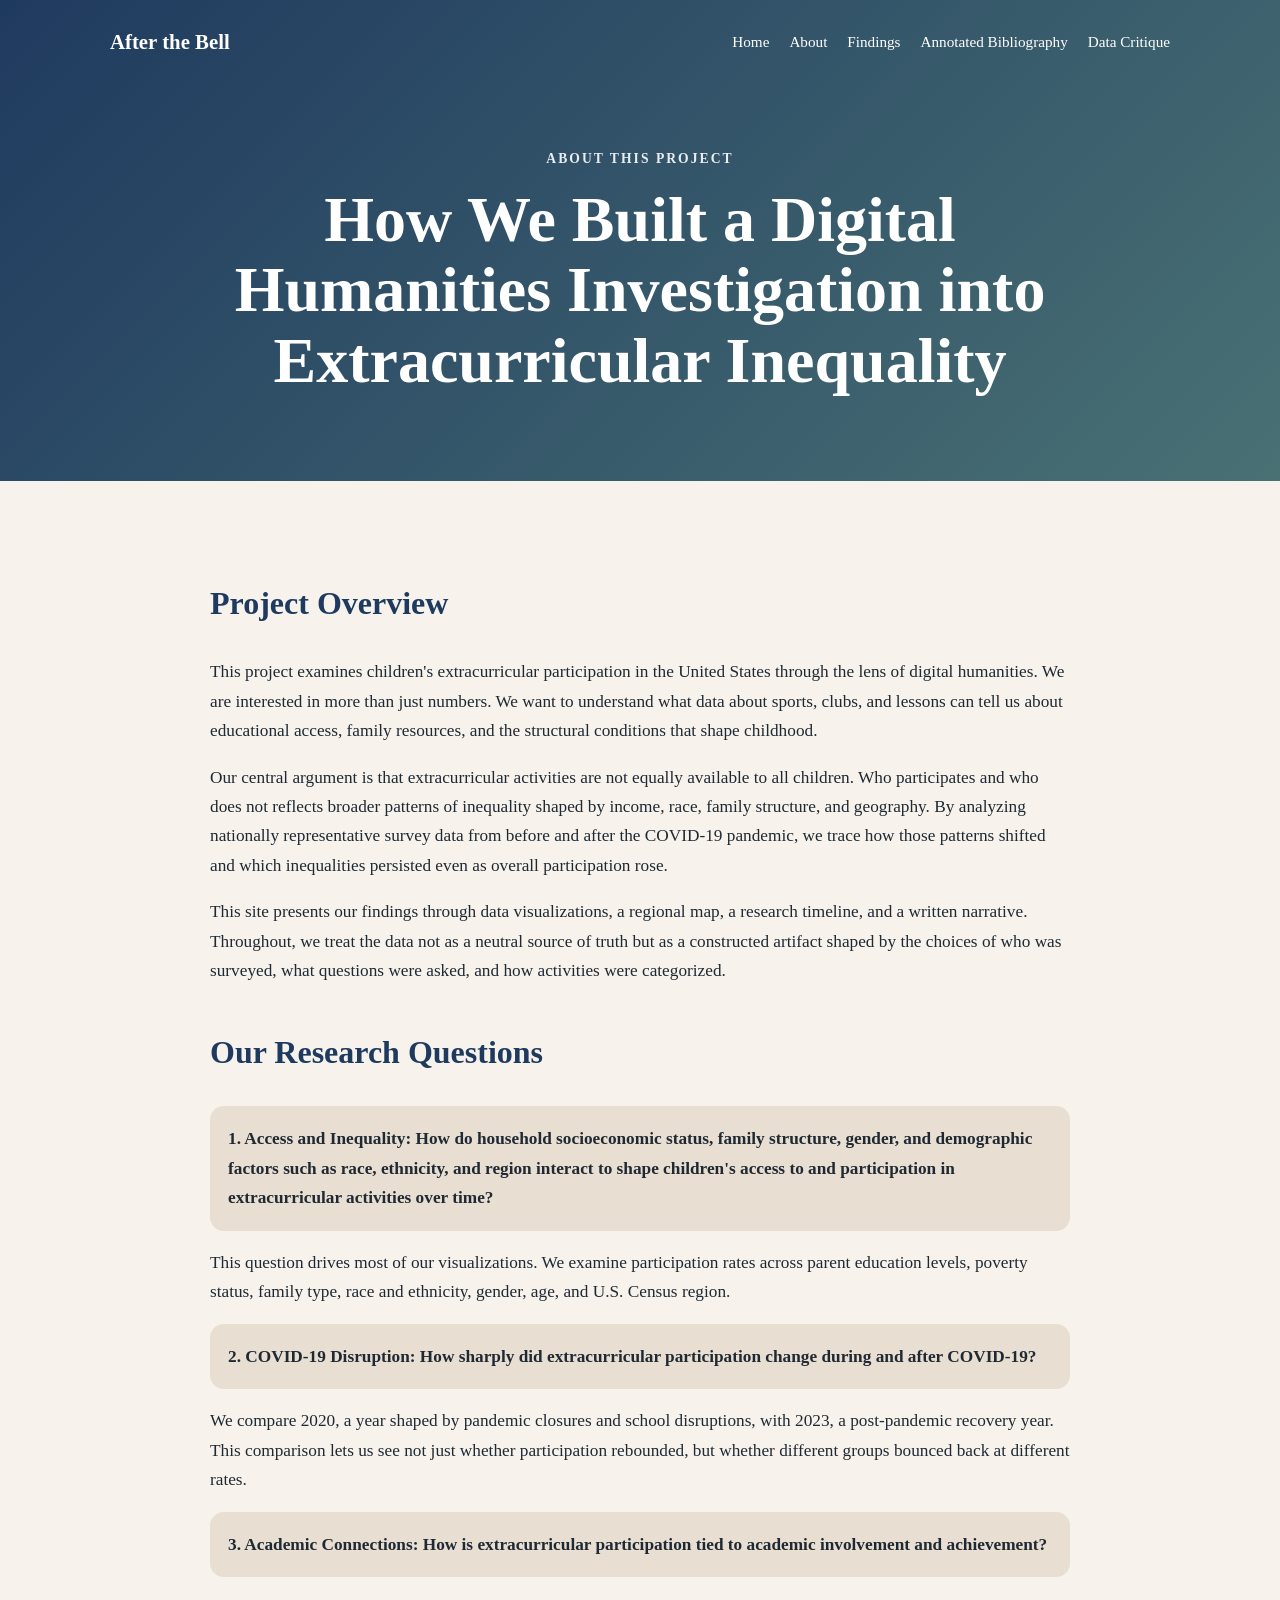
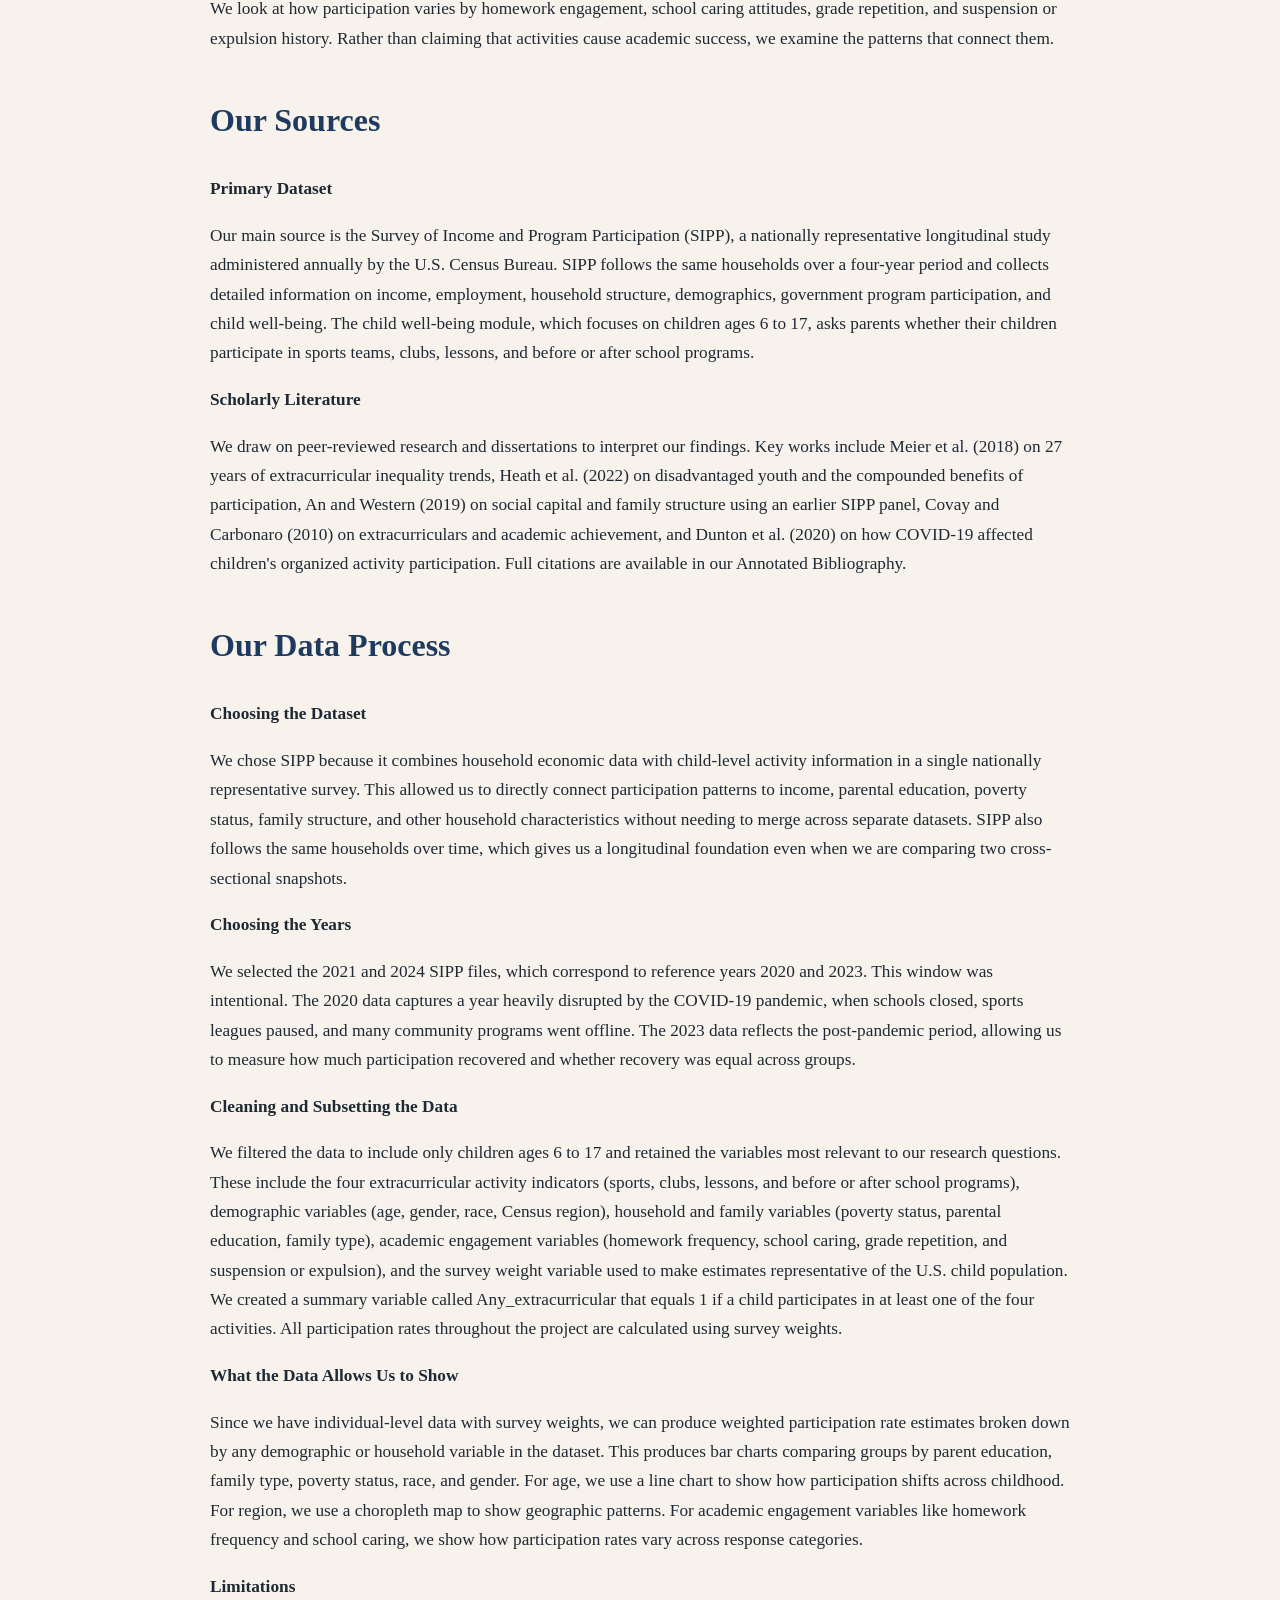
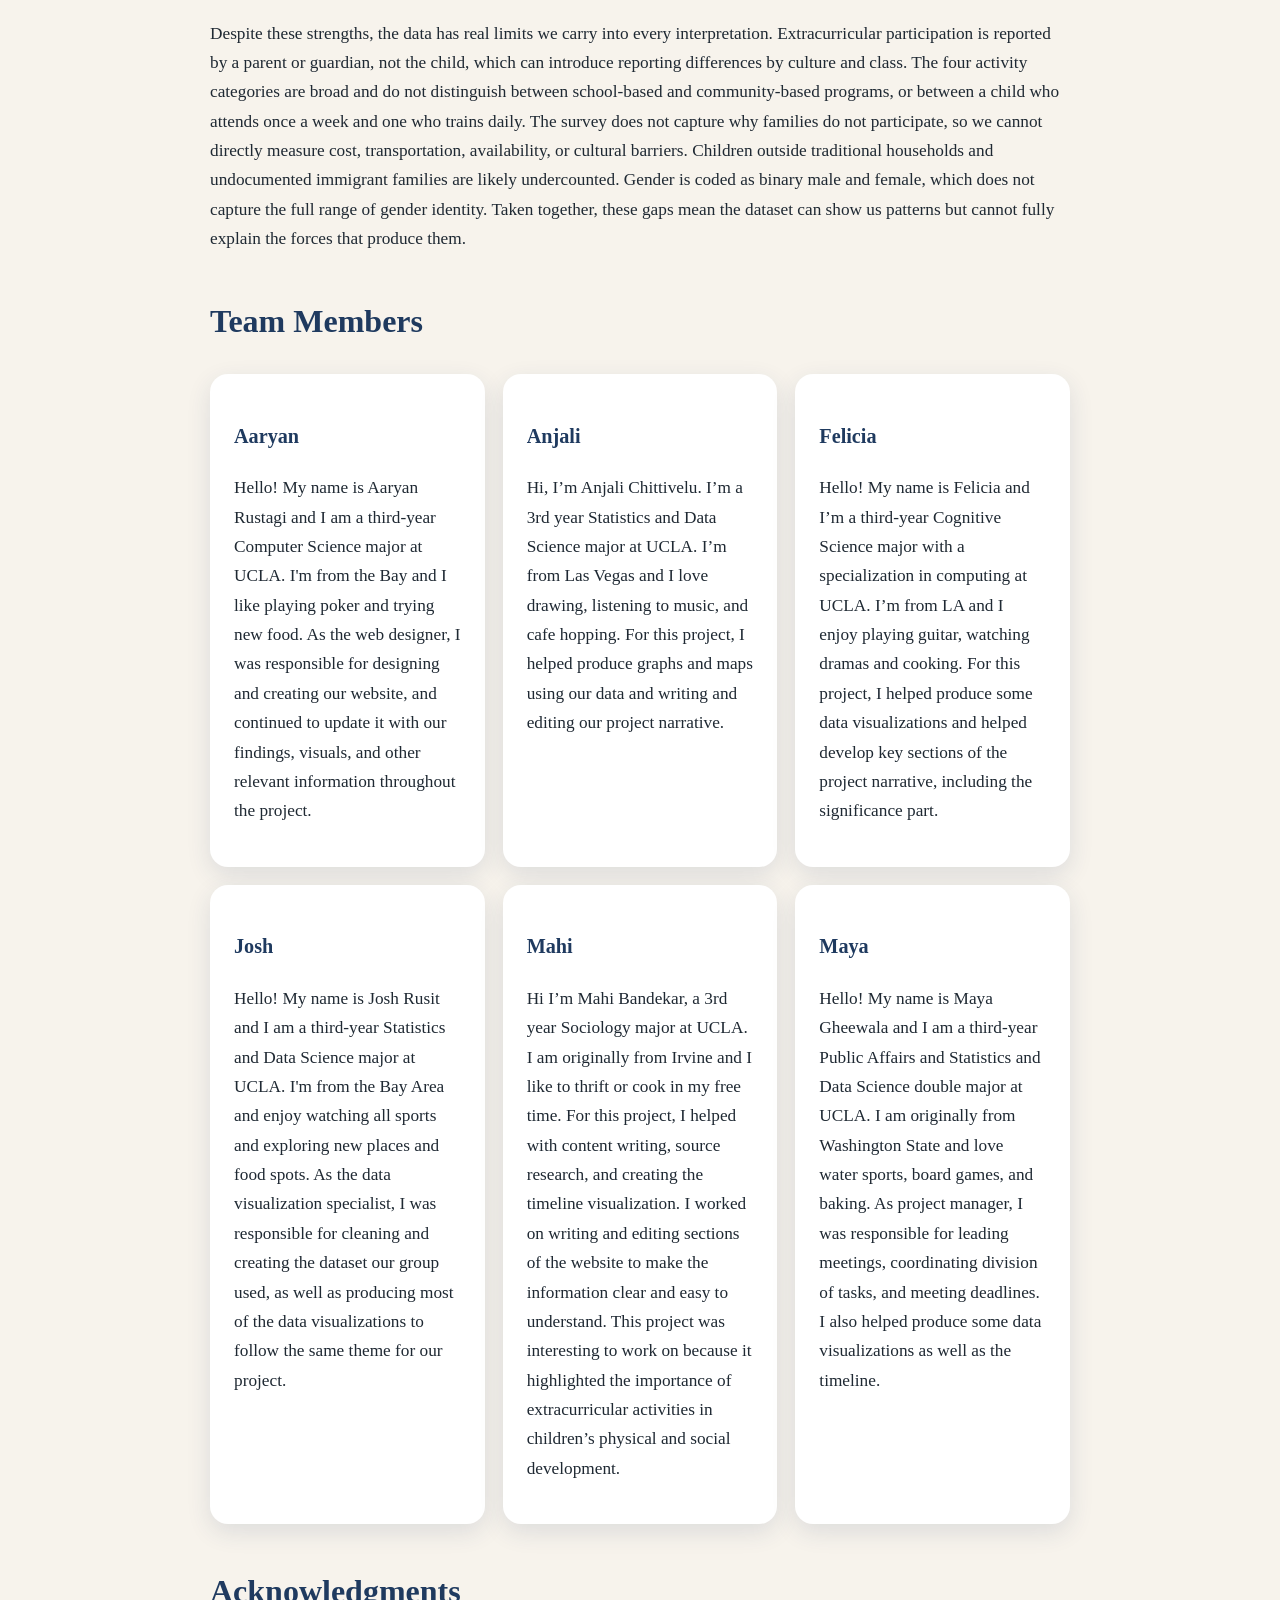
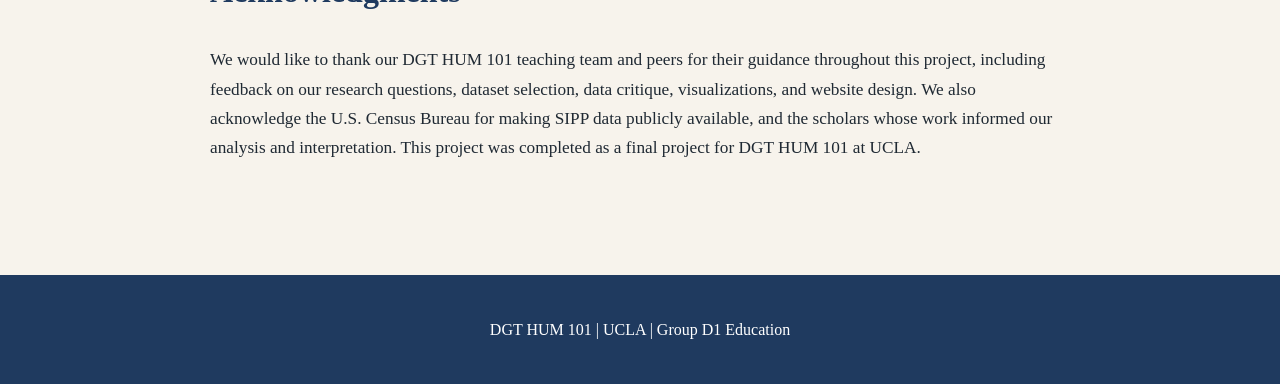
==== commit 61a011e3: "Update about.html" ====
--- a/about.html
+++ b/about.html
@@ -53,10 +53,7 @@
     <section>
       <h2>Our Research Questions</h2>
       <p class="highlight">
-        1. Access and Inequality
-      </p>
-      <p>
-        How do household socioeconomic status, family structure, gender, and demographic factors 
+        1. Access and Inequality: How do household socioeconomic status, family structure, gender, and demographic factors 
         such as race, ethnicity, and region interact to shape children's access to and participation in 
         extracurricular activities over time?
       </p>
@@ -67,10 +64,7 @@
       </p>
 
       <p class="highlight">
-        2. COVID-19 Disruption
-      </p>
-      <p>
-        How sharply did extracurricular participation change during and after COVID-19?
+        2. COVID-19 Disruption: How sharply did extracurricular participation change during and after COVID-19?
       </p>
       
       <p>
@@ -80,10 +74,7 @@
       </p>
 
       <p class="highlight">
-        3. Academic Connections
-      </p>
-      <p>
-        How is extracurricular participation tied to academic involvement and achievement?
+        3. Academic Connections: How is extracurricular participation tied to academic involvement and achievement?
       </p>
       
       <p>
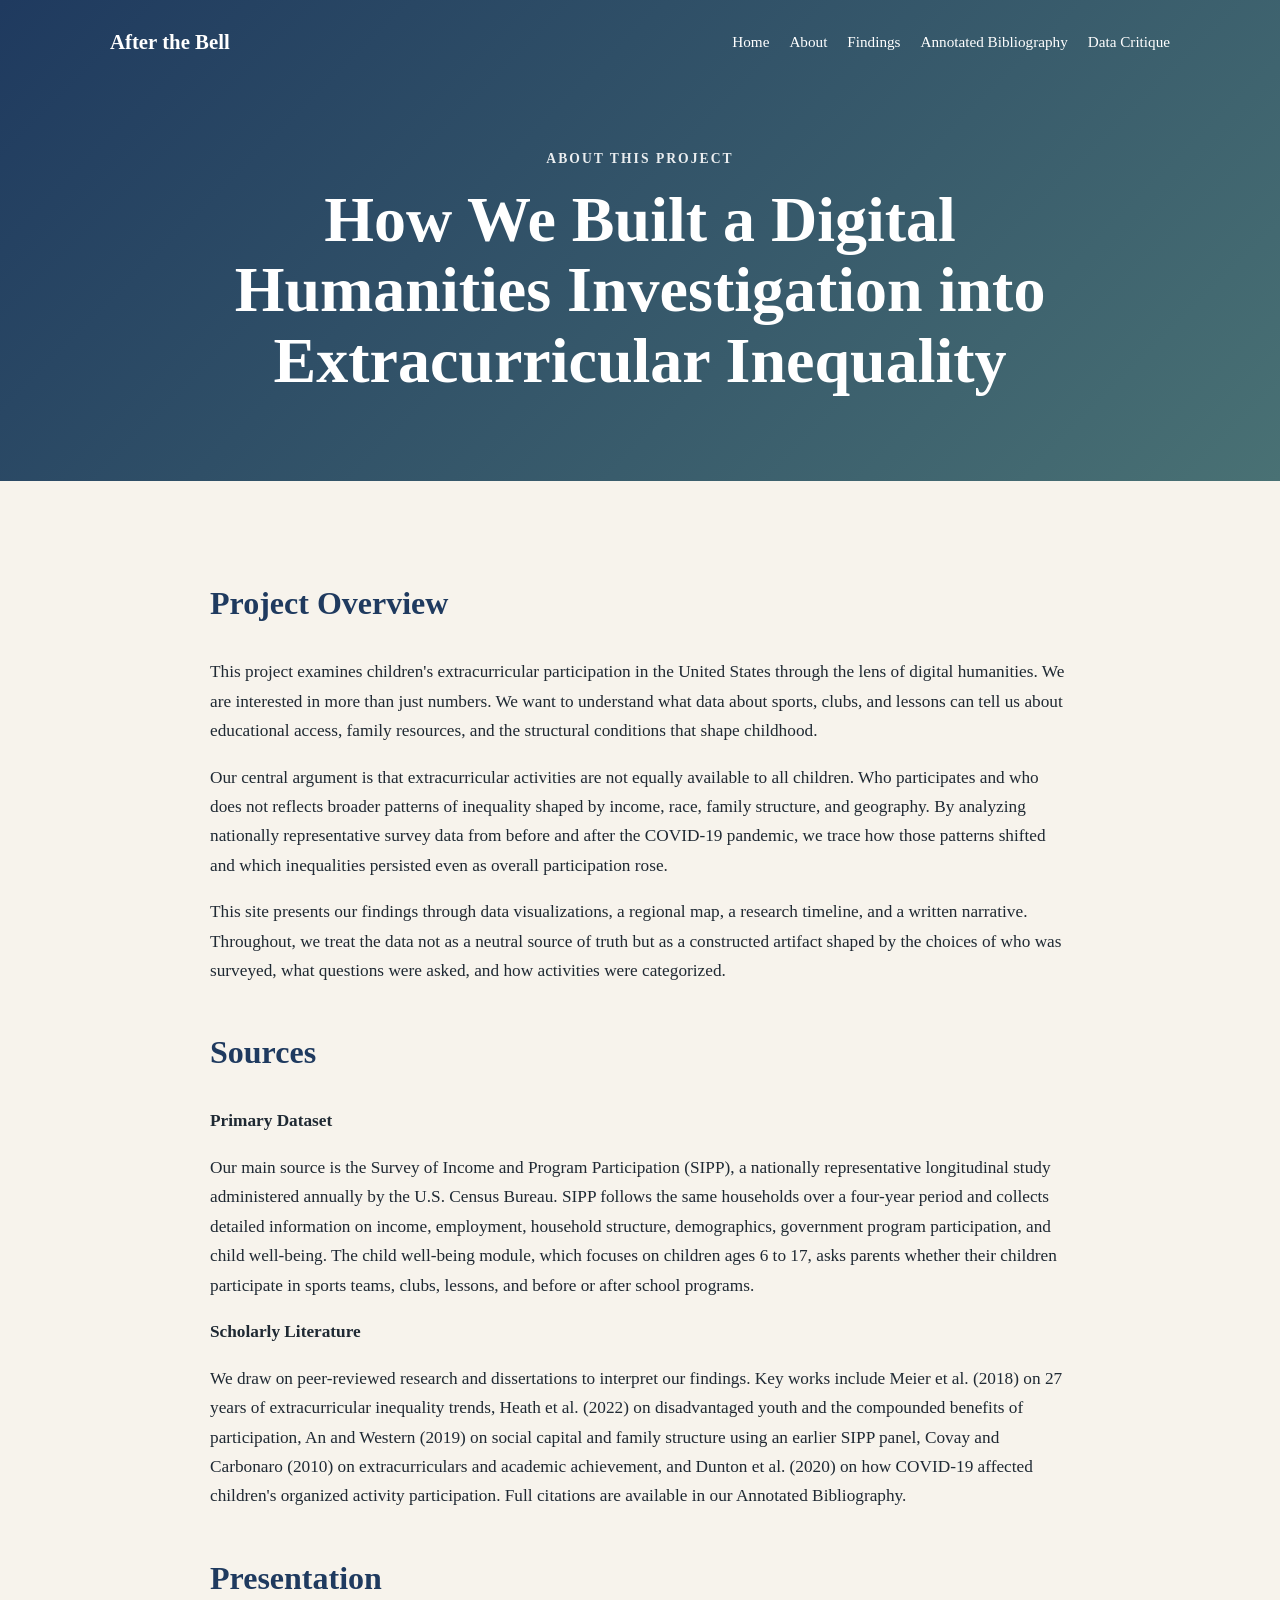
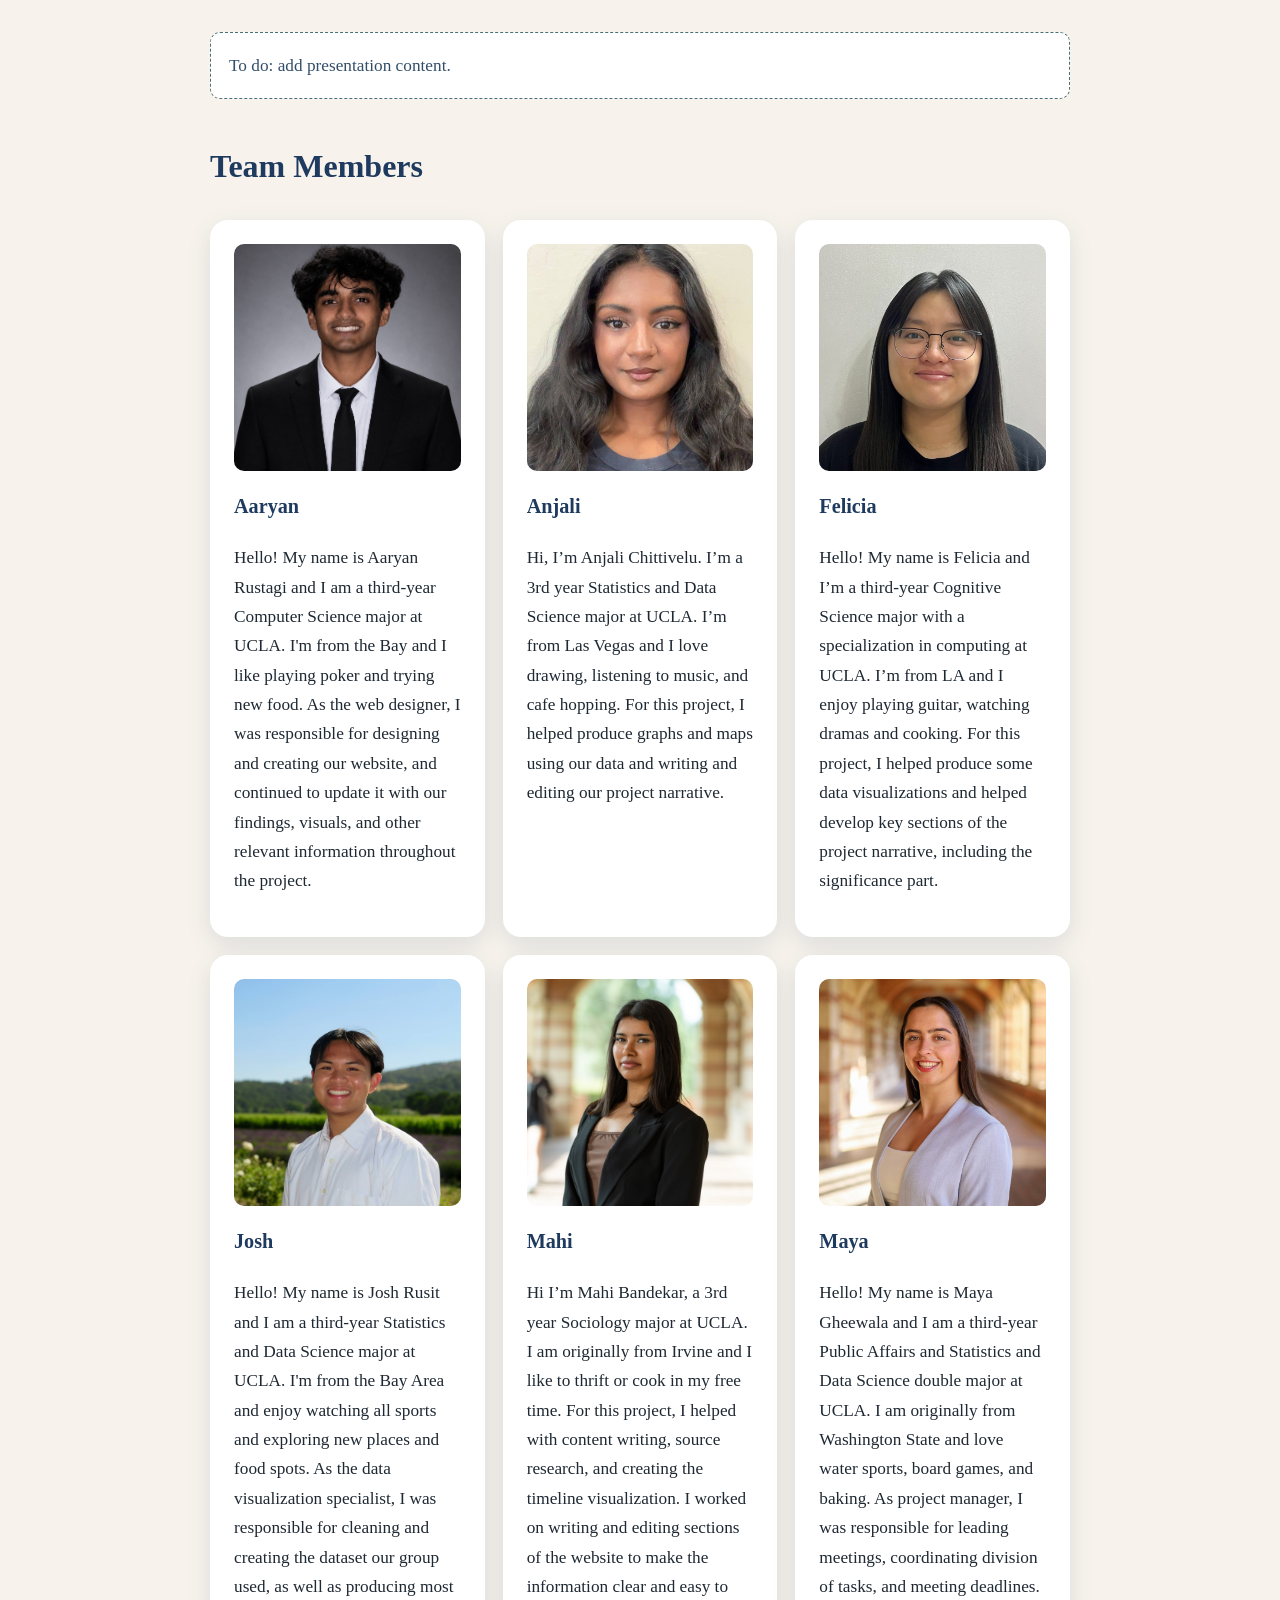
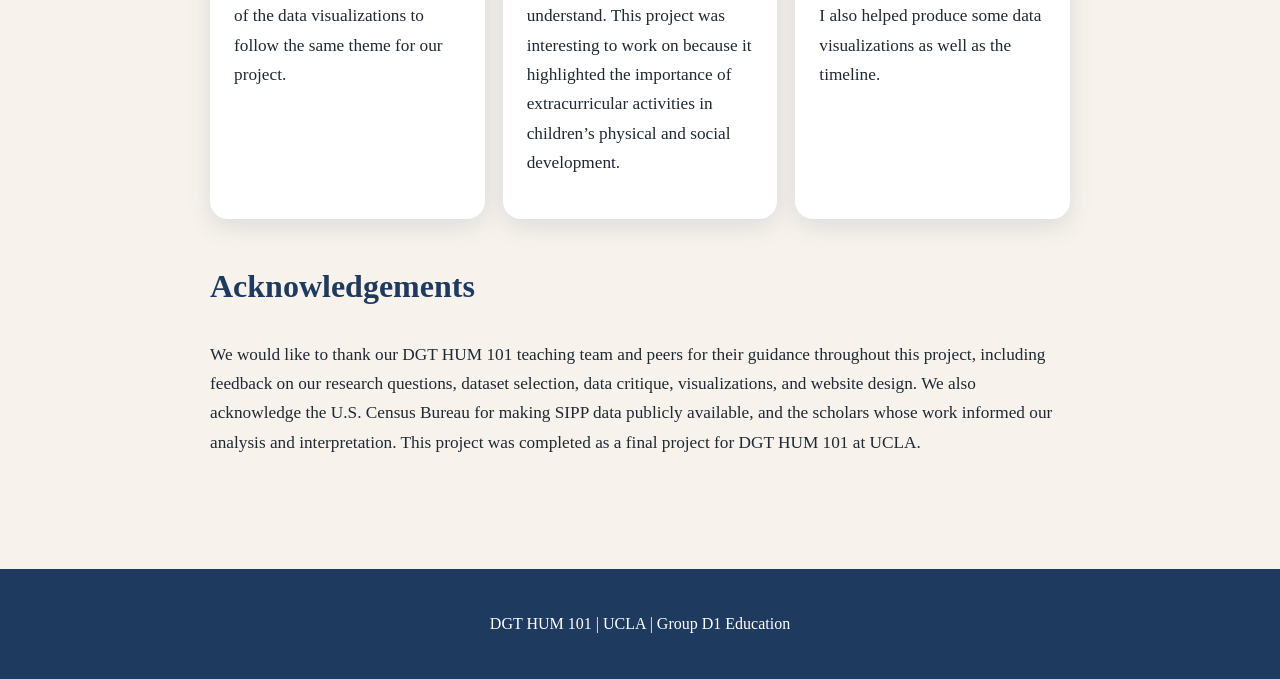
==== commit 66d99129: "Update about page and chart accessibility" ====
--- a/about.html
+++ b/about.html
@@ -51,43 +51,8 @@
     </section>
 
     <section>
-      <h2>Our Research Questions</h2>
-      <p class="highlight">
-        1. Access and Inequality: How do household socioeconomic status, family structure, gender, and demographic factors 
-        such as race, ethnicity, and region interact to shape children's access to and participation in 
-        extracurricular activities over time?
-      </p>
-      
-      <p>
-        This question drives most of our visualizations. We examine participation rates across parent education levels, 
-        poverty status, family type, race and ethnicity, gender, age, and U.S. Census region.
-      </p>
-
-      <p class="highlight">
-        2. COVID-19 Disruption: How sharply did extracurricular participation change during and after COVID-19?
-      </p>
-      
-      <p>
-        We compare 2020, a year shaped by pandemic closures and school disruptions, with 2023, 
-        a post-pandemic recovery year. This comparison lets us see not just whether participation rebounded, 
-        but whether different groups bounced back at different rates.
-      </p>
-
-      <p class="highlight">
-        3. Academic Connections: How is extracurricular participation tied to academic involvement and achievement?
-      </p>
-      
-      <p>
-        We look at how participation varies by homework engagement, 
-        school caring attitudes, grade repetition, and suspension or expulsion history. 
-        Rather than claiming that activities cause academic success, we examine the patterns
-        that connect them.
-      </p>
-    </section>
-    
-    <section>
-      <h2>Our Sources</h2>
-      <p><b>Primary Dataset</b><p>
+      <h2>Sources</h2>
+      <p><b>Primary Dataset</b></p>
       <p>
         Our main source is the Survey of Income and Program Participation (SIPP), 
         a nationally representative longitudinal study administered annually by the U.S. 
@@ -98,7 +63,7 @@
         in sports teams, clubs, lessons, and before or after school programs.
       </p>
 
-      <p><b>Scholarly Literature</b><p>
+      <p><b>Scholarly Literature</b></p>
       <p>
         We draw on peer-reviewed research and dissertations to interpret our findings. 
         Key works include Meier et al. (2018) on 27 years of extracurricular inequality trends, 
@@ -111,51 +76,8 @@
     </section>
 
     <section>
-      <h2>Our Data Process</h2>
-      <p><b>Choosing the Dataset</b><p>
-      <p>
-        We chose SIPP because it combines household economic data with child-level activity information 
-        in a single nationally representative survey. This allowed us to directly connect participation patterns 
-        to income, parental education, poverty status, family structure, and other household characteristics 
-        without needing to merge across separate datasets. SIPP also follows the same households over time, 
-        which gives us a longitudinal foundation even when we are comparing two cross-sectional snapshots.
-      </p>
-
-      <p><b>Choosing the Years</b><p>
-      <p>
-        We selected the 2021 and 2024 SIPP files, which correspond to reference years 2020 and 2023. This window was 
-        intentional. The 2020 data captures a year heavily disrupted by the COVID-19 pandemic, when schools closed,
-        sports leagues paused, and many community programs went offline. The 2023 data reflects the post-pandemic period, 
-        allowing us to measure how much participation recovered and whether recovery was equal across groups.
-      </p>
-
-      <p><b>Cleaning and Subsetting the Data</b><p>
-      <p>
-        We filtered the data to include only children ages 6 to 17 and retained the variables most relevant to our research questions. 
-        These include the four extracurricular activity indicators (sports, clubs, lessons, and before or after school programs), 
-        demographic variables (age, gender, race, Census region), household and family variables (poverty status, parental education, family type), 
-        academic engagement variables (homework frequency, school caring, grade repetition, and suspension or expulsion), and the survey weight variable 
-        used to make estimates representative of the U.S. child population. We created a summary variable called Any_extracurricular that equals 1 if a 
-        child participates in at least one of the four activities. All participation rates throughout the project are calculated using survey weights.
-      </p>
-
-      <p><b>What the Data Allows Us to Show</b><p>
-      <p>
-        Since we have individual-level data with survey weights, we can produce weighted participation rate estimates broken down by any demographic or 
-        household variable in the dataset. This produces bar charts comparing groups by parent education, family type, poverty status, race, and gender. 
-        For age, we use a line chart to show how participation shifts across childhood. For region, we use a choropleth map to show geographic patterns. 
-        For academic engagement variables like homework frequency and school caring, we show how participation rates vary across response categories.
-      </p>
-
-      <p><b>Limitations</b><p>
-      <p>
-        Despite these strengths, the data has real limits we carry into every interpretation. Extracurricular participation is reported by a parent or 
-        guardian, not the child, which can introduce reporting differences by culture and class. The four activity categories are broad and do not distinguish 
-        between school-based and community-based programs, or between a child who attends once a week and one who trains daily. The survey does not capture why 
-        families do not participate, so we cannot directly measure cost, transportation, availability, or cultural barriers. Children outside traditional households 
-        and undocumented immigrant families are likely undercounted. Gender is coded as binary male and female, which does not capture the full range of gender identity. 
-        Taken together, these gaps mean the dataset can show us patterns but cannot fully explain the forces that produce them.
-      </p>
+      <h2>Presentation</h2>
+      <p class="todo-note">To do: add presentation content.</p>
     </section>
 
     <section>
@@ -163,36 +85,42 @@
 
       <div class="team-grid">
         <div class="team-card">
+          <img class="team-photo" src="assets/aaryan.jpg" alt="Aaryan Rustagi">
           <h3>Aaryan</h3>
           <p>Hello! My name is Aaryan Rustagi and I am a third-year Computer Science major at UCLA. I'm from the Bay and I like playing poker and trying new food. 
             As the web designer, I was responsible for designing and creating our website, and continued to update it with our findings, visuals, and other relevant information throughout the project.</p>
         </div>
 
         <div class="team-card">
+          <img class="team-photo" src="assets/anjali.jpg" alt="Anjali Chittivelu">
           <h3>Anjali</h3>
           <p>Hi, I’m Anjali Chittivelu. I’m a 3rd year Statistics and Data Science major at UCLA. 
             I’m from Las Vegas and I love drawing, listening to music, and cafe hopping. For this project, I helped produce graphs and maps using our data and writing and editing our project narrative.</p>
         </div>
 
         <div class="team-card">
+          <img class="team-photo" src="assets/felicia.jpg" alt="Felicia">
           <h3>Felicia</h3>
           <p>Hello! My name is Felicia and I’m a third-year Cognitive Science major with a specialization in computing at UCLA. I’m from LA and I enjoy playing guitar, watching dramas and cooking. 
             For this project, I helped produce some data visualizations and helped develop key sections of the project narrative, including the significance part.</p>
         </div>
 
         <div class="team-card">
+          <img class="team-photo" src="assets/josh.jpg" alt="Josh Rusit">
           <h3>Josh</h3>
           <p>Hello! My name is Josh Rusit and I am a third-year Statistics and Data Science major at UCLA. I'm from the Bay Area and enjoy watching all sports and exploring new places and food spots. 
             As the data visualization specialist, I was responsible for cleaning and creating the dataset our group used, as well as producing most of the data visualizations to follow the same theme for our project.</p>
         </div>
 
         <div class="team-card">
+          <img class="team-photo" src="assets/mahi.png" alt="Mahi Bandekar">
           <h3>Mahi</h3>
           <p>Hi I’m Mahi Bandekar, a 3rd year Sociology major at UCLA. I am originally from Irvine and I like to thrift or cook in my free time. For this project, I helped with content writing, source research, and creating the timeline visualization. 
             I worked on writing and editing sections of the website to make the information clear and easy to understand. This project was interesting to work on because it highlighted the importance of extracurricular activities in children’s physical and social development. </p>
         </div>
 
         <div class="team-card">
+          <img class="team-photo" src="assets/maya.jpg" alt="Maya Gheewala">
           <h3>Maya</h3>
           <p>Hello! My name is Maya Gheewala and I am a third-year Public Affairs and Statistics and Data Science double major at UCLA. I am originally from Washington State and love water sports, board games, and baking. 
             As project manager, I was responsible for leading meetings, coordinating division of tasks, and meeting deadlines. I also helped produce some data visualizations as well as the timeline.</p>
@@ -201,7 +129,7 @@
     </section>
 
     <section>
-      <h2>Acknowledgments</h2>
+      <h2>Acknowledgements</h2>
       <p>
         We would like to thank our DGT HUM 101 teaching team and peers for their guidance throughout this project, including feedback on our research questions, dataset selection, data critique, visualizations, and website design. 
         We also acknowledge the U.S. Census Bureau for making SIPP data publicly available, and the scholars whose work informed our analysis and interpretation. This project was completed as a final project for DGT HUM 101 at UCLA.
--- a/styles.css
+++ b/styles.css
@@ -8,6 +8,18 @@
   color: #1f2933;
   background: #f7f3ec;
   line-height: 1.7;
+}
+
+.sr-only {
+  position: absolute;
+  width: 1px;
+  height: 1px;
+  padding: 0;
+  margin: -1px;
+  overflow: hidden;
+  clip: rect(0, 0, 0, 0);
+  white-space: nowrap;
+  border: 0;
 }
 
 .navbar {
@@ -131,6 +143,14 @@
   font-weight: bold;
 }
 
+.todo-note {
+  color: #334e68;
+  background: #ffffff;
+  border: 1px dashed #497174;
+  border-radius: 10px;
+  padding: 18px;
+}
+
 .bibliography-section {
   max-width: 980px;
 }
@@ -217,6 +237,37 @@
   background: #ffffff;
   border: 1px solid #e8ded1;
   border-radius: 10px;
+}
+
+.interactive-chart {
+  --chart-height: 560px;
+  display: block;
+  width: min(960px, calc(100% - 48px));
+  margin: 20px auto 30px;
+  background: #ffffff;
+  border: 1px solid #e8ded1;
+  border-radius: 10px;
+  overflow: hidden;
+}
+
+.interactive-chart iframe {
+  display: block;
+  width: 100%;
+  height: var(--chart-height);
+  border: 0;
+  background: #ffffff;
+}
+
+.interactive-chart.chart-medium {
+  --chart-height: 560px;
+}
+
+.interactive-chart.chart-tall {
+  --chart-height: 780px;
+}
+
+.interactive-chart.chart-map {
+  --chart-height: 840px;
 }
 
 .timeline-section {
@@ -299,6 +350,20 @@
   margin-top: 20px;
 }
 
+.team-photo {
+  display: block;
+  width: 100%;
+  aspect-ratio: 1 / 1;
+  object-fit: cover;
+  object-position: center;
+  border-radius: 10px;
+  margin-bottom: 18px;
+}
+
+.team-card h3 {
+  margin-top: 0;
+}
+
 footer {
   background: #1f3a5f;
   color: white;
@@ -331,6 +396,22 @@
     width: calc(100% - 28px);
   }
 
+  .interactive-chart {
+    width: calc(100% - 28px);
+  }
+
+  .interactive-chart.chart-medium {
+    --chart-height: 620px;
+  }
+
+  .interactive-chart.chart-tall {
+    --chart-height: 860px;
+  }
+
+  .interactive-chart.chart-map {
+    --chart-height: 900px;
+  }
+
   .timeline-section {
     padding-top: 20px;
   }
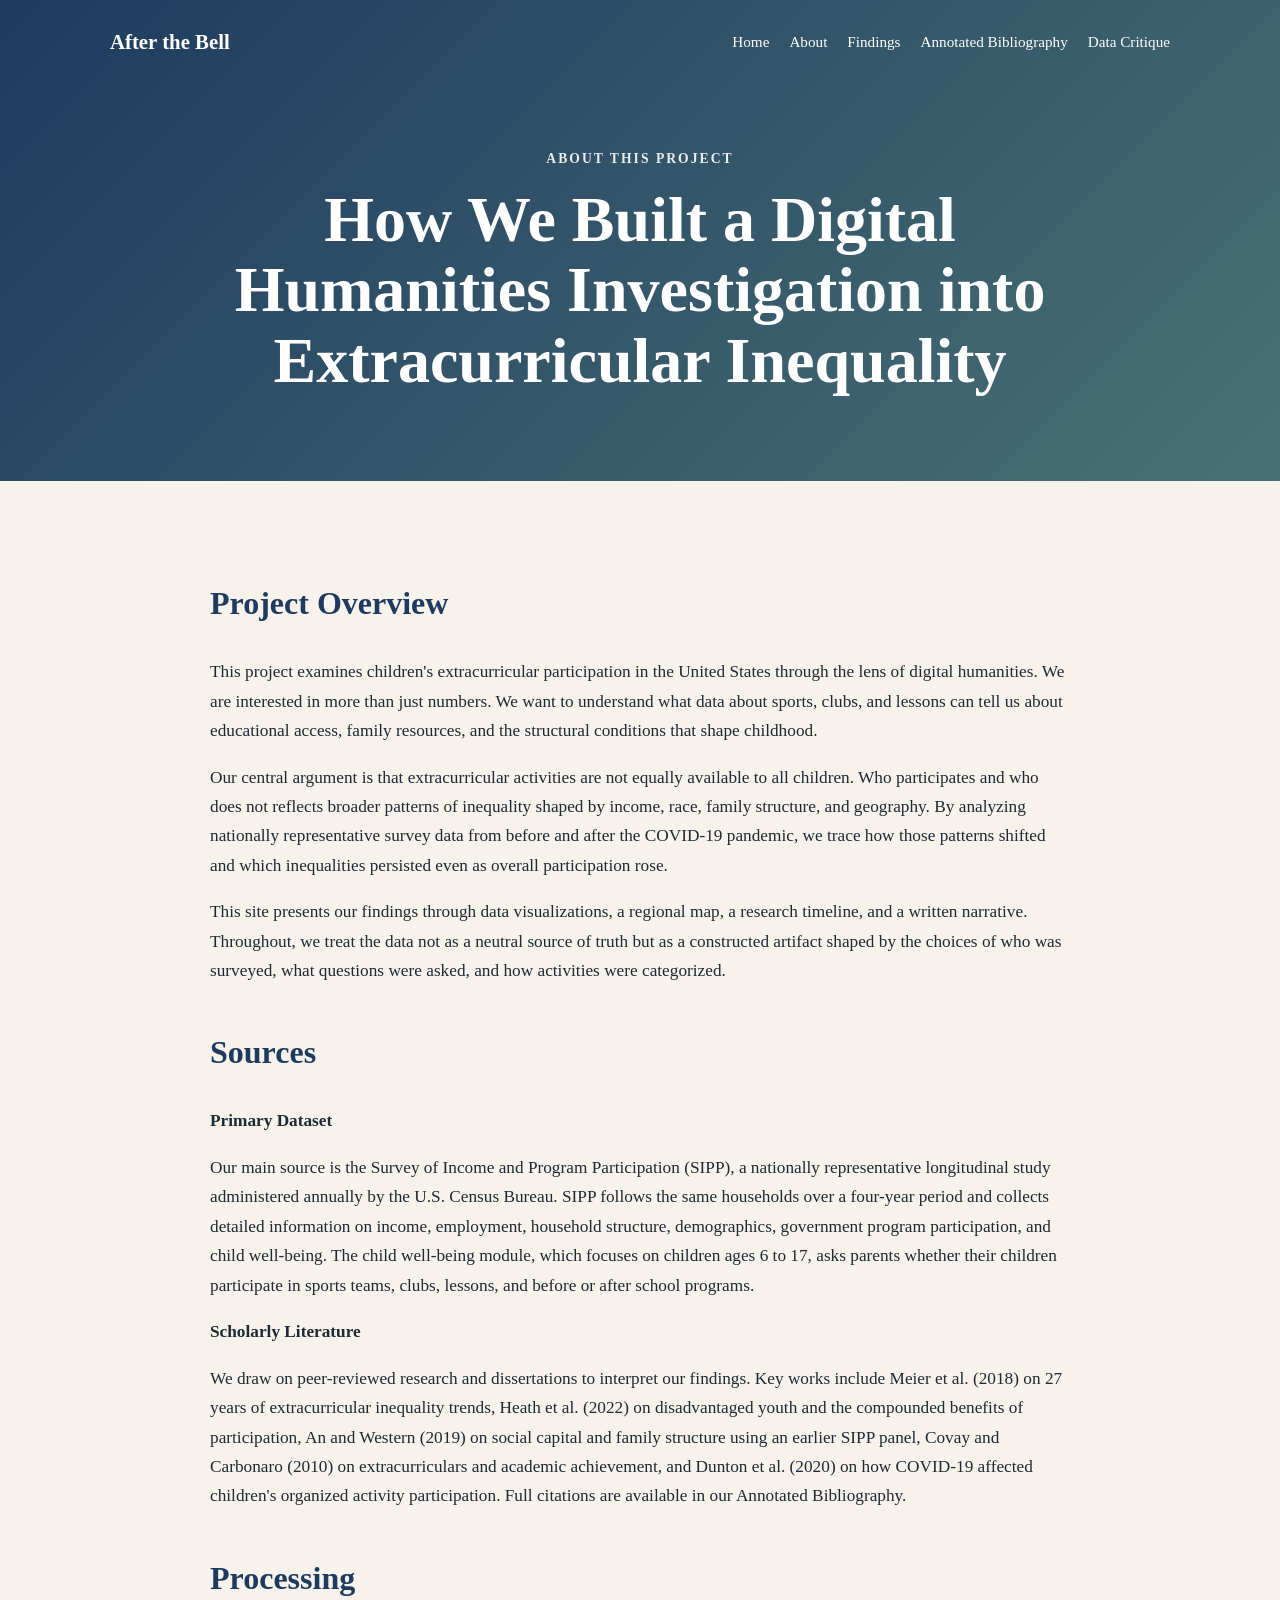
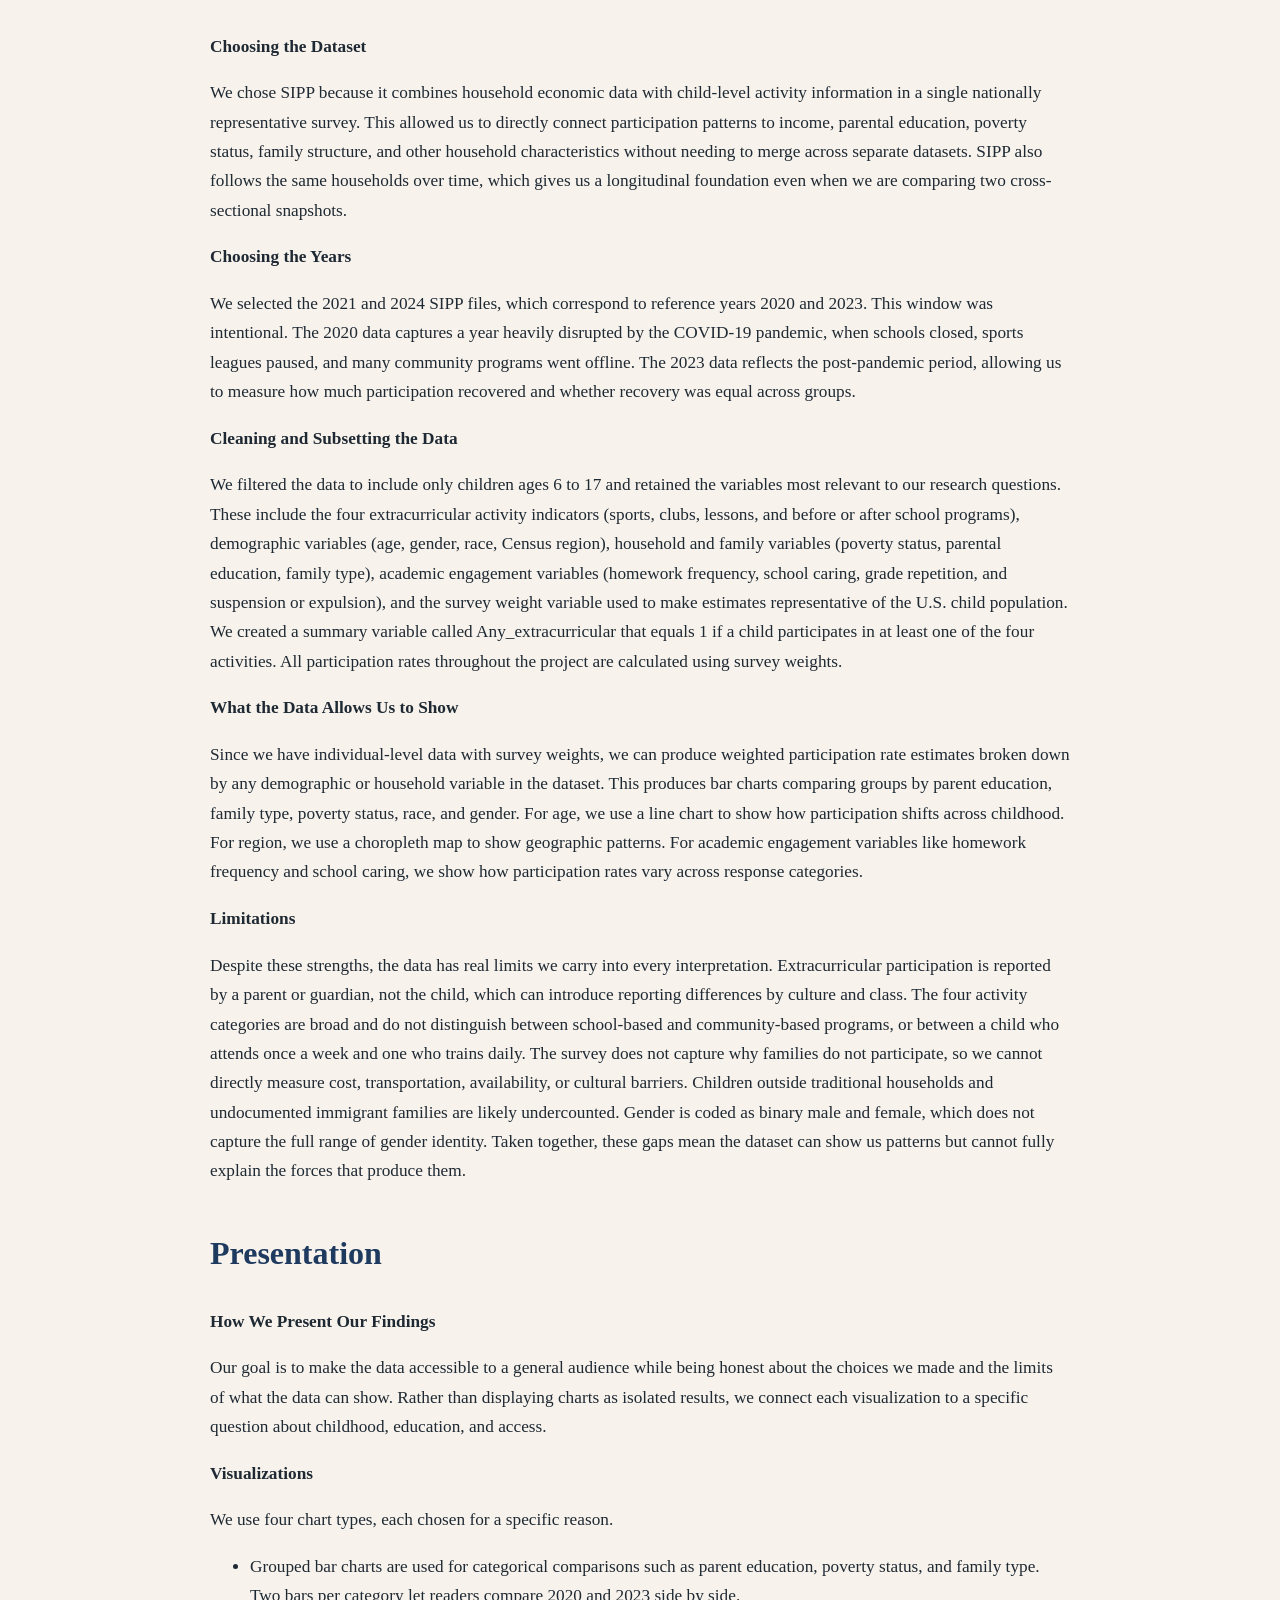
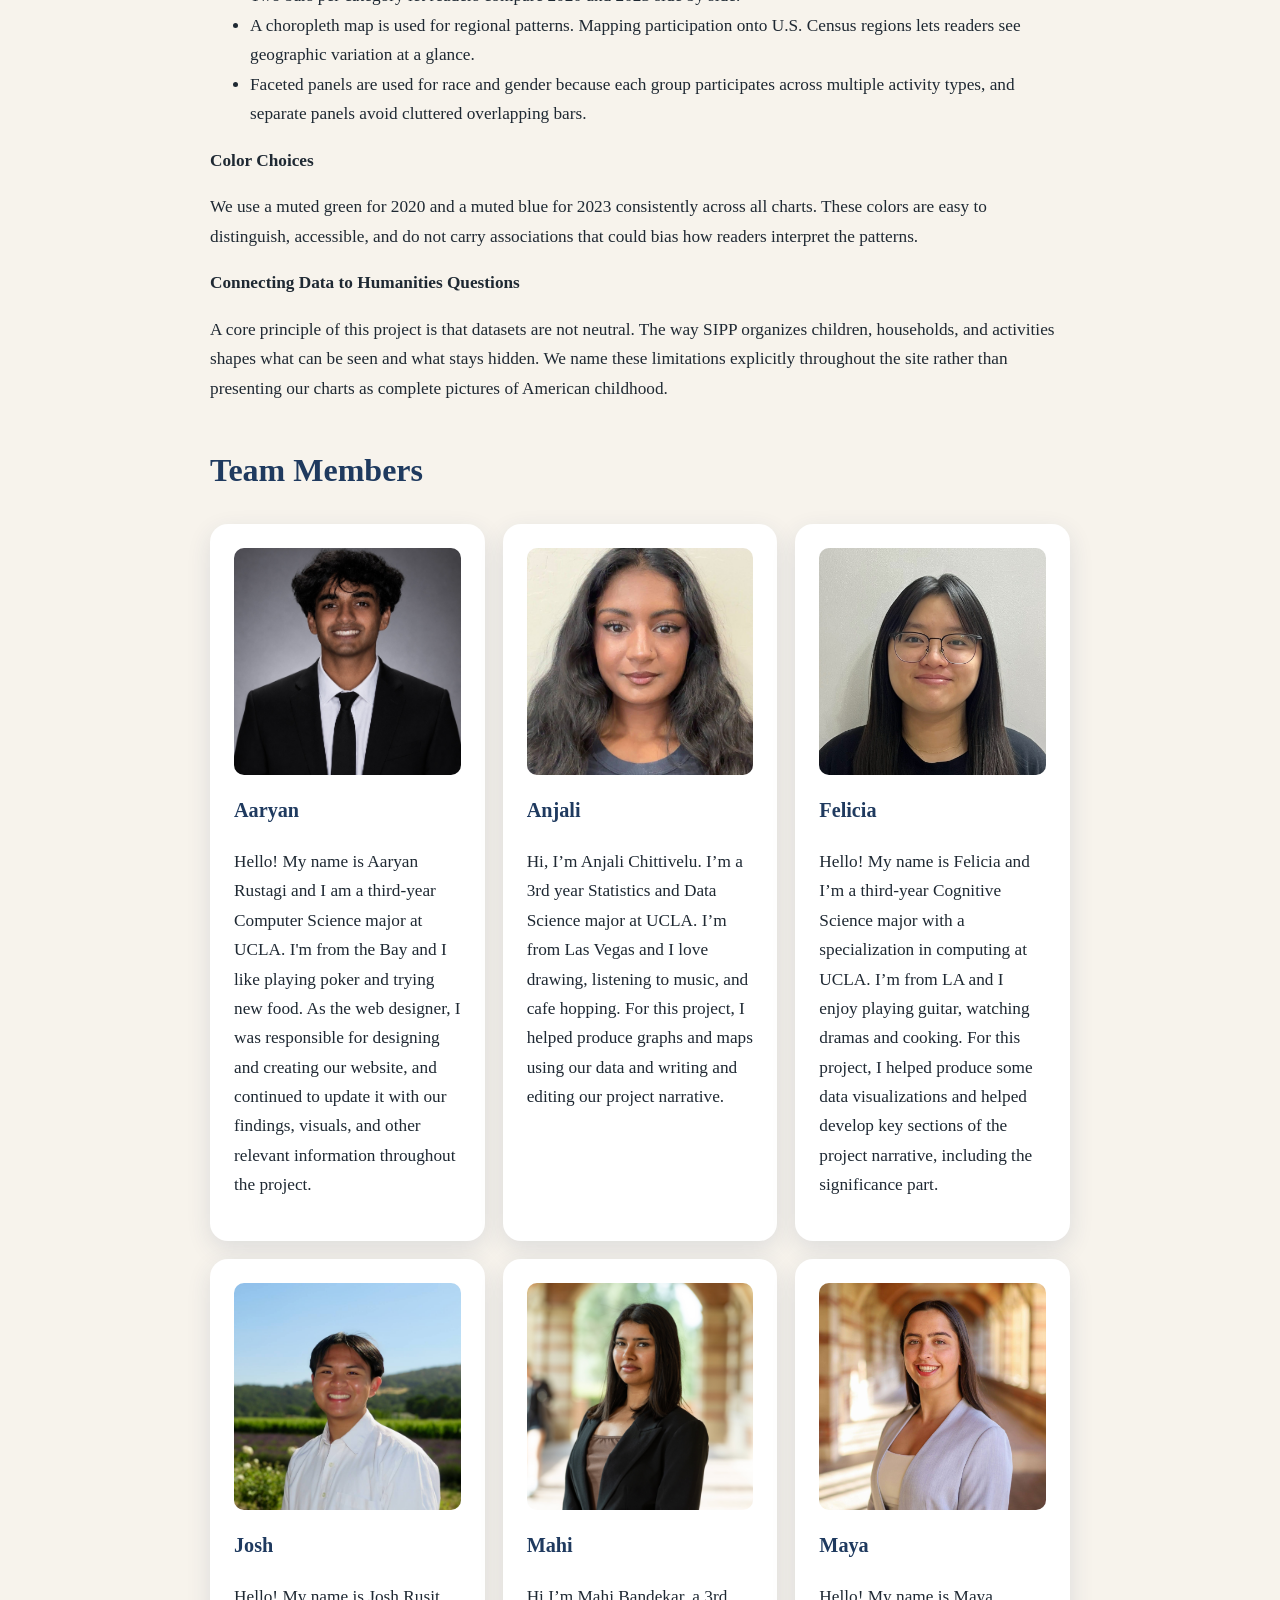
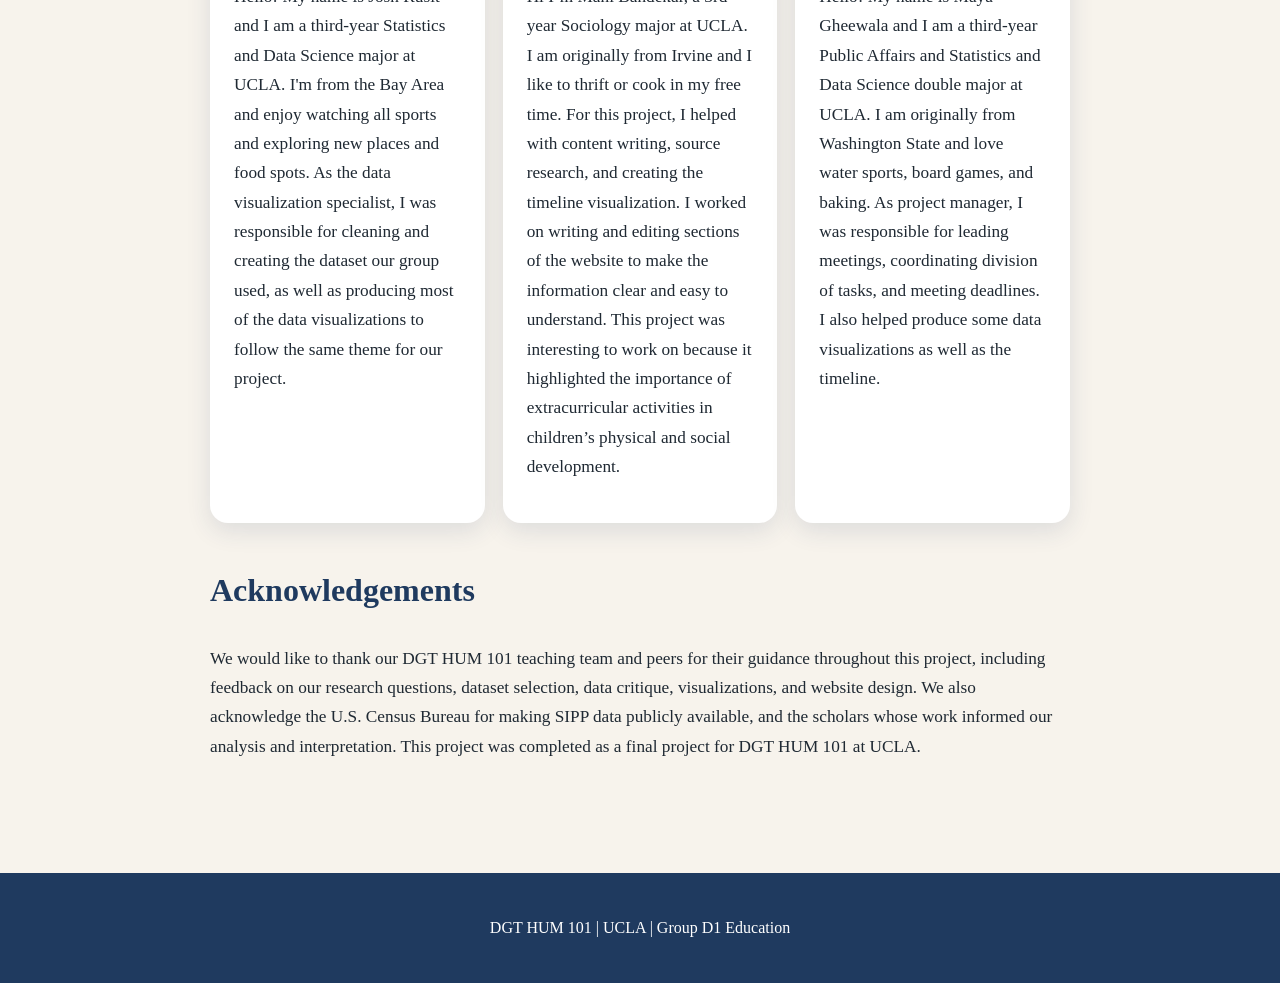
==== commit da2f0cbc: "Added processing and presentation to about page.html" ====
--- a/about.html
+++ b/about.html
@@ -76,8 +76,87 @@
     </section>
 
     <section>
+      <h2>Processing</h2>
+      <p><b>Choosing the Dataset</b><p>
+      <p>
+        We chose SIPP because it combines household economic data with child-level activity information 
+        in a single nationally representative survey. This allowed us to directly connect participation patterns 
+        to income, parental education, poverty status, family structure, and other household characteristics 
+        without needing to merge across separate datasets. SIPP also follows the same households over time, 
+        which gives us a longitudinal foundation even when we are comparing two cross-sectional snapshots.
+      </p>
+
+      <p><b>Choosing the Years</b><p>
+      <p>
+        We selected the 2021 and 2024 SIPP files, which correspond to reference years 2020 and 2023. This window was 
+        intentional. The 2020 data captures a year heavily disrupted by the COVID-19 pandemic, when schools closed,
+        sports leagues paused, and many community programs went offline. The 2023 data reflects the post-pandemic period, 
+        allowing us to measure how much participation recovered and whether recovery was equal across groups.
+      </p>
+
+      <p><b>Cleaning and Subsetting the Data</b><p>
+      <p>
+        We filtered the data to include only children ages 6 to 17 and retained the variables most relevant to our research questions. 
+        These include the four extracurricular activity indicators (sports, clubs, lessons, and before or after school programs), 
+        demographic variables (age, gender, race, Census region), household and family variables (poverty status, parental education, family type), 
+        academic engagement variables (homework frequency, school caring, grade repetition, and suspension or expulsion), and the survey weight variable 
+        used to make estimates representative of the U.S. child population. We created a summary variable called Any_extracurricular that equals 1 if a 
+        child participates in at least one of the four activities. All participation rates throughout the project are calculated using survey weights.
+      </p>
+
+      <p><b>What the Data Allows Us to Show</b><p>
+      <p>
+        Since we have individual-level data with survey weights, we can produce weighted participation rate estimates broken down by any demographic or 
+        household variable in the dataset. This produces bar charts comparing groups by parent education, family type, poverty status, race, and gender. 
+        For age, we use a line chart to show how participation shifts across childhood. For region, we use a choropleth map to show geographic patterns. 
+        For academic engagement variables like homework frequency and school caring, we show how participation rates vary across response categories.
+      </p>
+
+      <p><b>Limitations</b><p>
+      <p>
+        Despite these strengths, the data has real limits we carry into every interpretation. Extracurricular participation is reported by a parent or 
+        guardian, not the child, which can introduce reporting differences by culture and class. The four activity categories are broad and do not distinguish 
+        between school-based and community-based programs, or between a child who attends once a week and one who trains daily. The survey does not capture why 
+        families do not participate, so we cannot directly measure cost, transportation, availability, or cultural barriers. Children outside traditional households 
+        and undocumented immigrant families are likely undercounted. Gender is coded as binary male and female, which does not capture the full range of gender identity. 
+        Taken together, these gaps mean the dataset can show us patterns but cannot fully explain the forces that produce them.
+      </p>
+    </section>
+
+    <section>
       <h2>Presentation</h2>
-      <p class="todo-note">To do: add presentation content.</p>
+      <p><b>How We Present Our Findings</b><p>
+      <p>
+        Our goal is to make the data accessible to a general audience while being honest about the choices we made and the limits of what the data can show. 
+        Rather than displaying charts as isolated results, we connect each visualization to a specific question about childhood, education, and access.
+      </p>
+      
+      <p><b>Visualizations</b><p>
+      <p>
+        We use four chart types, each chosen for a specific reason.
+      </p>
+        <ul>
+          <li>Grouped bar charts are used for categorical comparisons such as parent education, poverty status, and family type. Two bars per category 
+            let readers compare 2020 and 2023 side by side.</li>
+          <li>A choropleth map is used for regional patterns. Mapping participation onto U.S. Census regions lets readers see geographic variation 
+            at a glance.</li>
+          <li>Faceted panels are used for race and gender because each group participates across multiple activity types, and separate panels avoid 
+            cluttered overlapping bars.</li>
+        </ul>
+
+      <p><b>Color Choices</b><p>
+      <p>
+        We use a muted green for 2020 and a muted blue for 2023 consistently across all charts. These colors are easy to 
+        distinguish, accessible, and do not carry associations that could bias how readers interpret the patterns.
+      </p>
+
+      <p><b>Connecting Data to Humanities Questions</b><p>
+      <p>
+        A core principle of this project is that datasets are not neutral. The way SIPP organizes children, 
+        households, and activities shapes what can be seen and what stays hidden. We name these limitations explicitly throughout 
+        the site rather than presenting our charts as complete pictures of American childhood.
+      </p>
+      
     </section>
 
     <section>
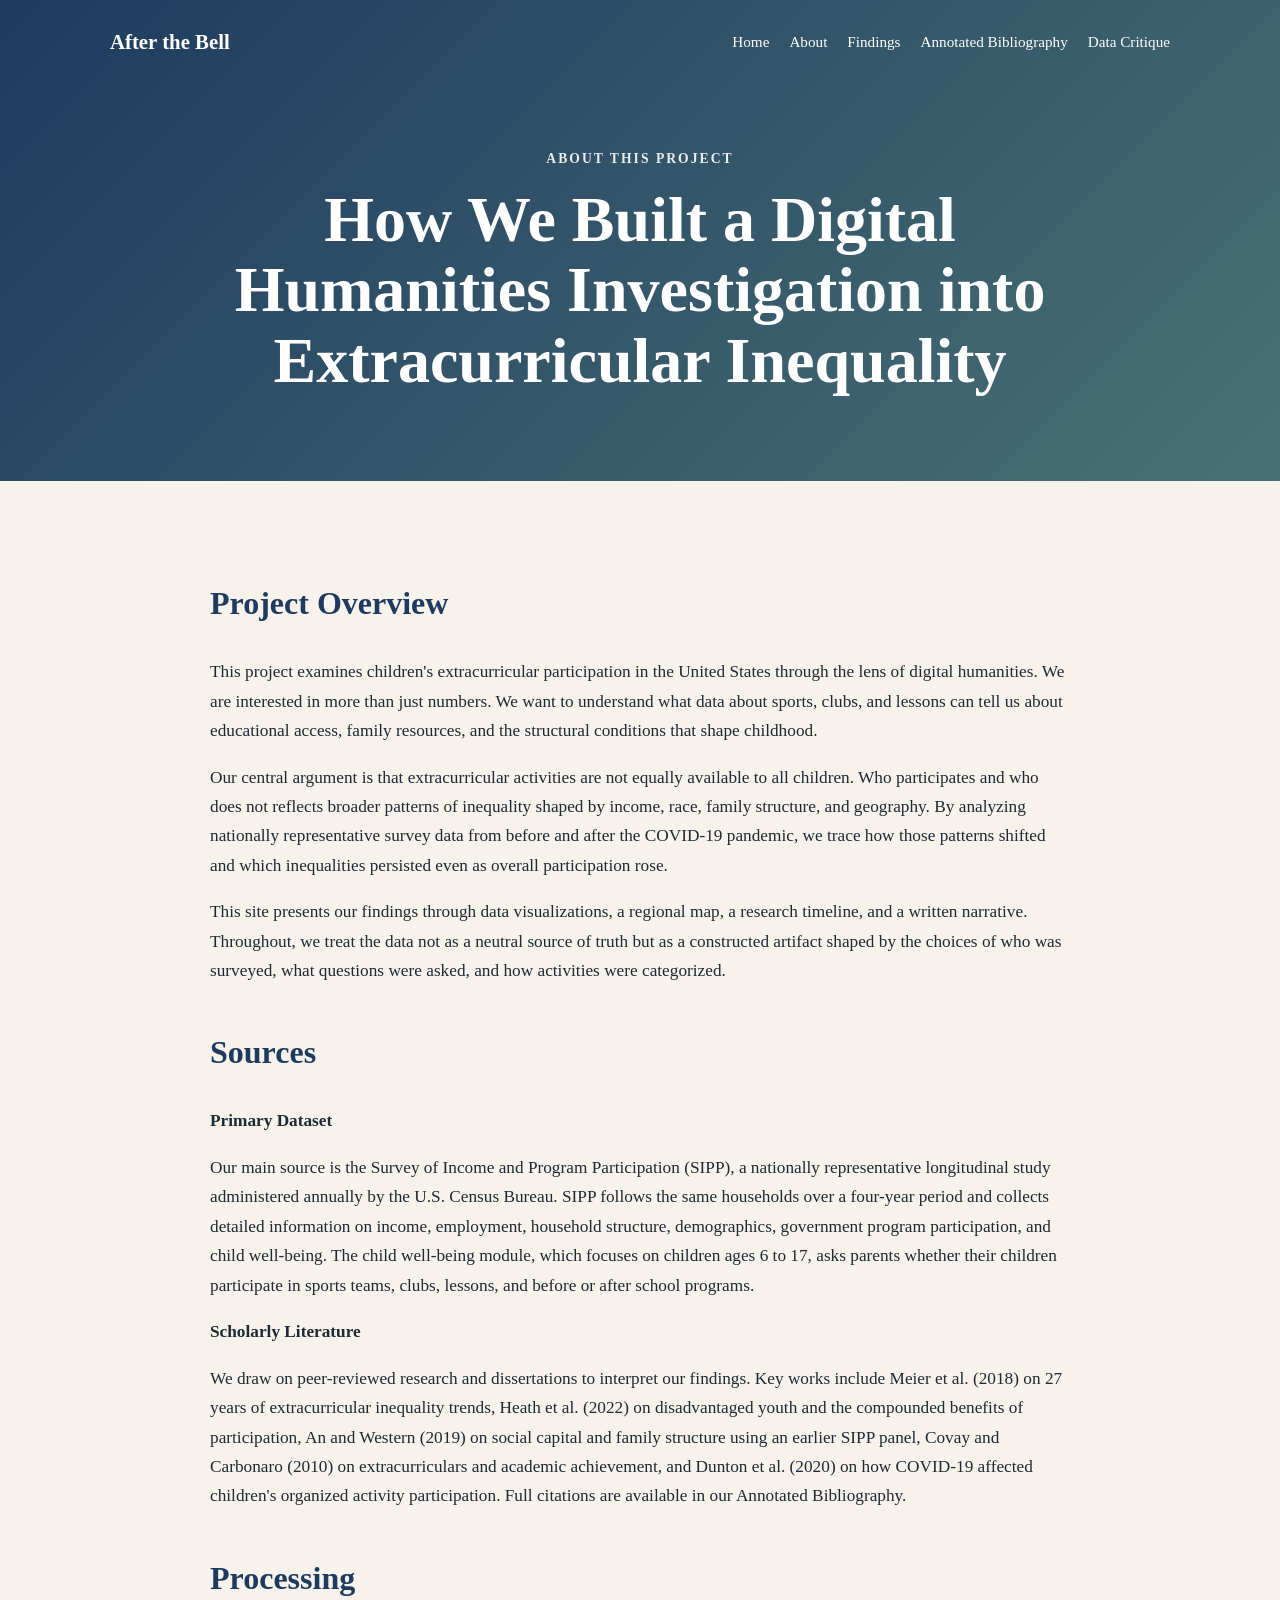
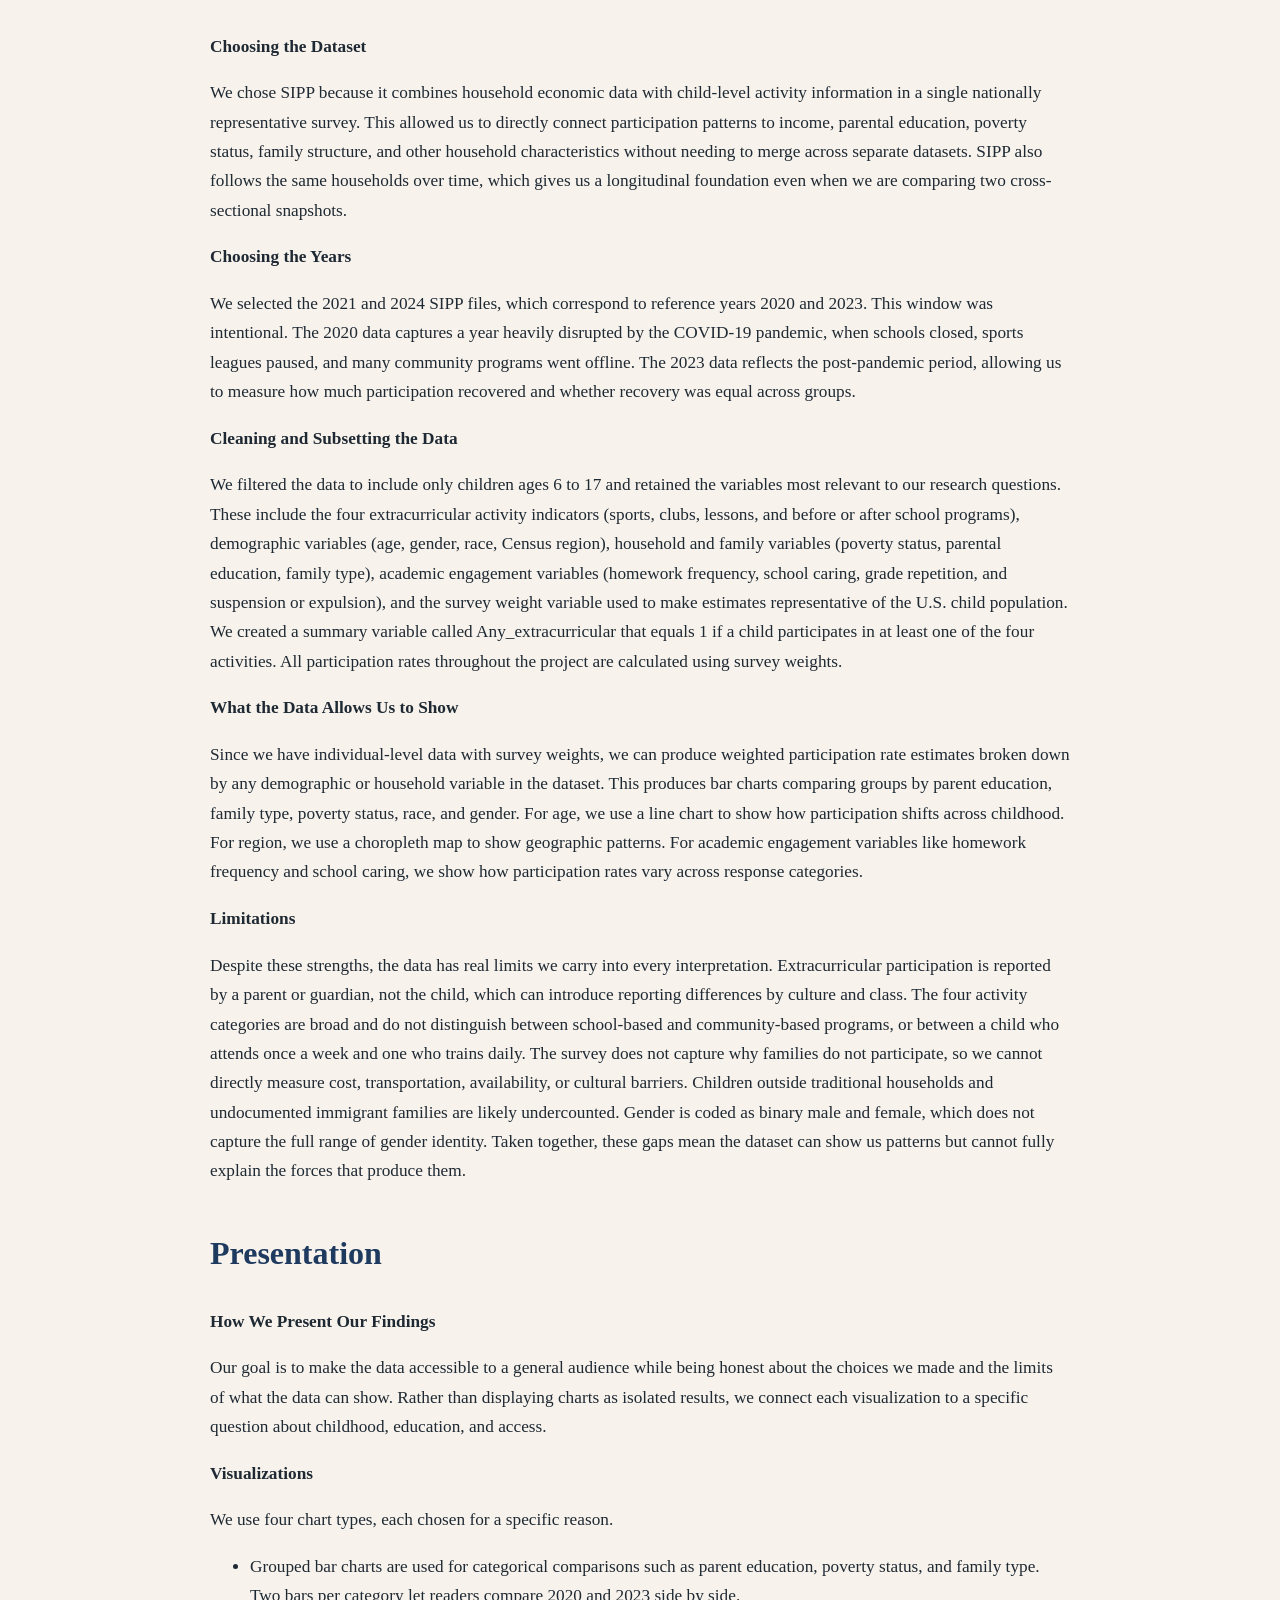
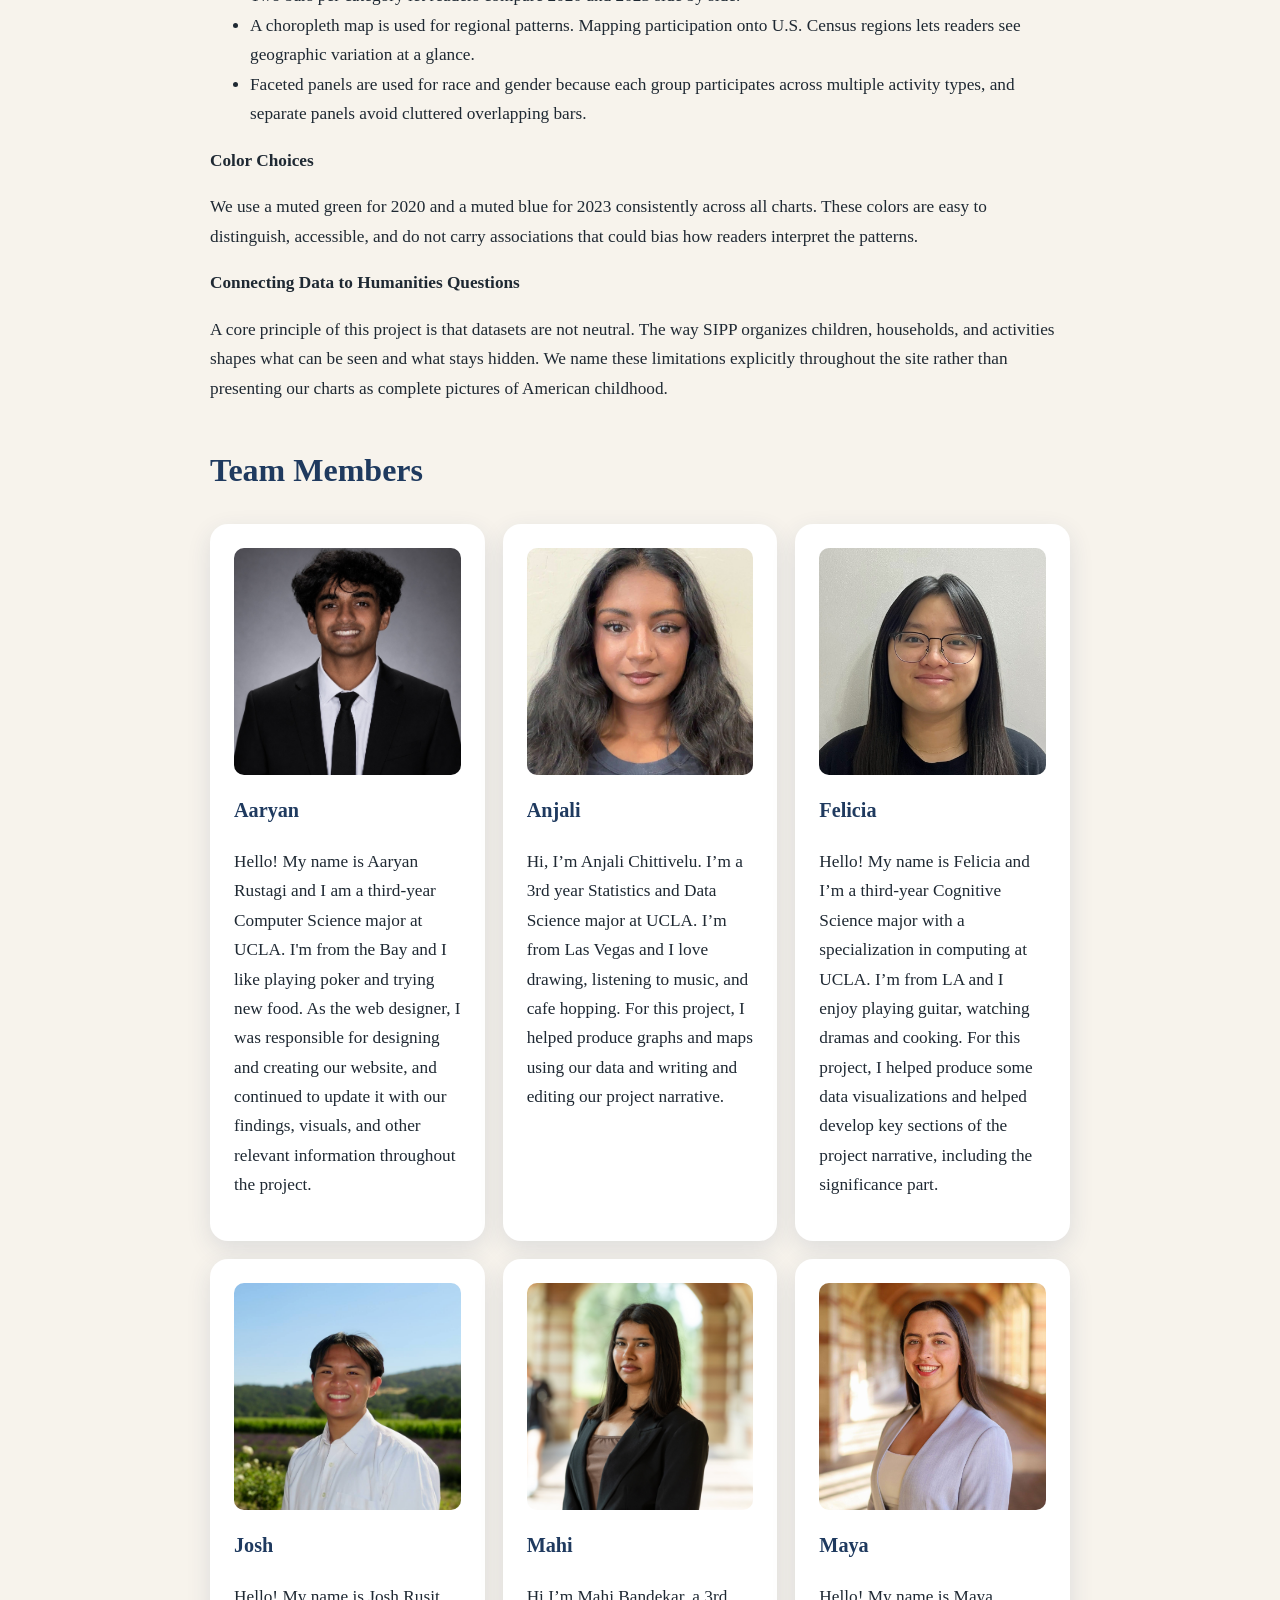
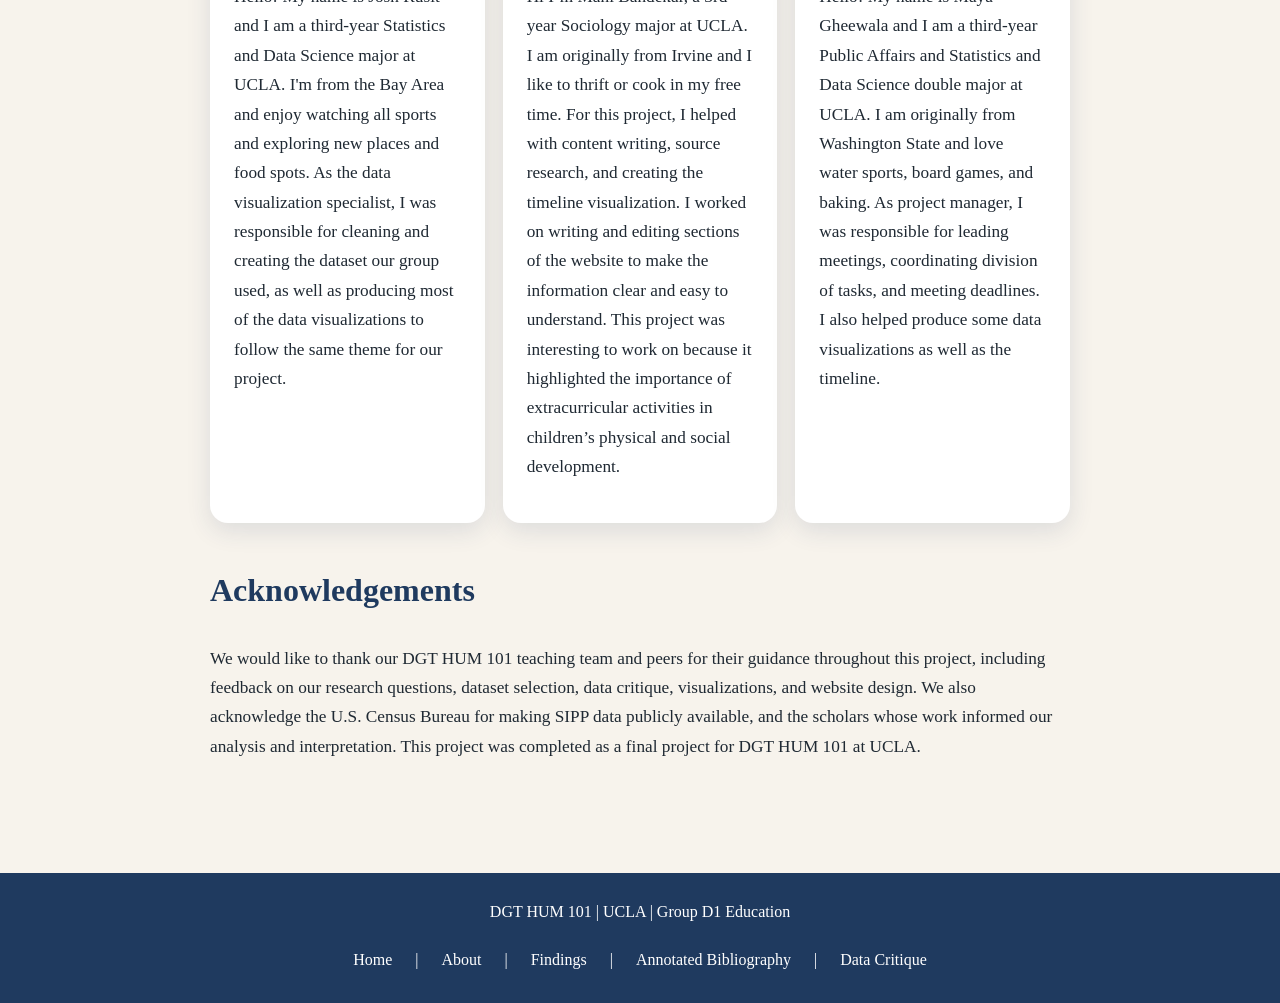
==== commit b67950b6: "Add footer navigation links to about.html" ====
--- a/about.html
+++ b/about.html
@@ -218,6 +218,17 @@
 
   <footer>
     <p>DGT HUM 101 | UCLA | Group D1 Education</p>
+    <nav class="footer-nav">
+      <a href="index.html">Home</a>
+      <span class="separator">|</span>
+      <a href="about.html">About</a>
+      <span class="separator">|</span>
+      <a href="findings.html">Findings</a>
+      <span class="separator">|</span>
+      <a href="annotated-bibliography.html">Annotated Bibliography</a>
+      <span class="separator">|</span>
+      <a href="data-critique.html">Data Critique</a>
+    </nav>
   </footer>
 
 </body>
--- a/styles.css
+++ b/styles.css
@@ -156,15 +156,12 @@
 }
 
 .bibliography-entry {
-  background: #ffffff;
-  border-radius: 18px;
-  box-shadow: 0 10px 30px rgba(31, 58, 95, 0.12);
-  margin-bottom: 24px;
-  padding: 28px 32px;
+  margin: 0 0 22px;
+  padding: 0;
 }
 
 .citation {
-  margin: 0 0 16px;
+  margin: 0;
   padding-left: 3em;
   text-indent: -3em;
 }
@@ -210,6 +207,33 @@
 
 .finding-text {
   padding: 30px 34px 12px;
+}
+
+.finding-text-after {
+  padding-top: 0;
+  padding-bottom: 30px;
+}
+
+.research-question-group .figure-block {
+  border-top: 1px solid #e8ded1;
+}
+
+.research-question-group .figure-block .finding-text {
+  padding-top: 28px;
+}
+
+.research-question-group .figure-block .finding-text-after {
+  padding-top: 0;
+}
+
+.graphic-caption {
+  width: min(880px, calc(100% - 64px));
+  margin: 0 auto 28px;
+  color: #52606d;
+  font-size: 0.92rem;
+  font-style: italic;
+  line-height: 1.55;
+  text-align: center;
 }
 
 .finding-label {
@@ -243,7 +267,7 @@
   --chart-height: 560px;
   display: block;
   width: min(960px, calc(100% - 48px));
-  margin: 20px auto 30px;
+  margin: 20px auto 12px;
   background: #ffffff;
   border: 1px solid #e8ded1;
   border-radius: 10px;
@@ -372,6 +396,40 @@
   margin-top: 40px;
 }
 
+footer p {
+  color: white;
+  margin: 0 0 15px 0;
+  font-size: 1rem;
+}
+
+.footer-nav {
+  display: flex;
+  justify-content: center;
+  align-items: center;
+  flex-wrap: wrap;
+  gap: 10px;
+}
+
+.footer-nav a {
+  color: white;
+  text-decoration: none;
+  font-size: 1rem;
+  font-weight: 500;
+  transition: all 0.3s ease;
+  padding: 5px 8px;
+  border-radius: 4px;
+}
+
+.footer-nav a:hover {
+  background-color: rgba(255, 255, 255, 0.2);
+  text-decoration: underline;
+}
+
+.footer-nav .separator {
+  color: white;
+  margin: 0 5px;
+}
+
 @media (max-width: 800px) {
   .navbar {
     flex-direction: column;
@@ -417,7 +475,7 @@
   }
 
   .bibliography-entry {
-    padding: 22px;
+    margin-bottom: 18px;
   }
 
   .citation {
@@ -430,24 +488,69 @@
   }
 }
 
+.data-critique-section {
+  max-width: 1040px;
+}
+
 .essay-card {
-  background: #ffffff;
-  padding: 42px;
-  border-radius: 22px;
-  box-shadow: 0 10px 30px rgba(31, 58, 95, 0.12);
+  background: transparent;
+  padding: 0;
+  border-radius: 0;
+  box-shadow: none;
 }
 
 .essay-card p {
-  margin-bottom: 24px;
-  text-indent: 2em;
+  margin: 0 0 24px;
+  text-indent: 0;
+}
+
+.critique-visual-row {
+  display: grid;
+  gap: 30px;
+  align-items: center;
+  margin: 8px 0 28px;
+}
+
+.critique-visual-row.image-right {
+  grid-template-columns: minmax(0, 1fr) minmax(180px, 240px);
+}
+
+.critique-visual-row.image-left {
+  grid-template-columns: minmax(220px, 320px) minmax(0, 1fr);
+}
+
+.critique-copy p {
+  margin-bottom: 0;
+}
+
+.critique-image {
+  margin: 0;
+  justify-self: center;
+}
+
+.critique-image img {
+  display: block;
+  width: 100%;
+  height: auto;
+}
+
+.census-logo-figure {
+  max-width: 220px;
+}
+
+.wordcloud-figure {
+  max-width: 320px;
 }
 
 @media (max-width: 800px) {
   .essay-card {
-    padding: 24px;
-  }
-
-  .essay-card p {
-    text-indent: 0;
-  }
-}
+    padding: 0;
+  }
+
+  .critique-visual-row,
+  .critique-visual-row.image-right,
+  .critique-visual-row.image-left {
+    grid-template-columns: 1fr;
+    gap: 18px;
+  }
+}
